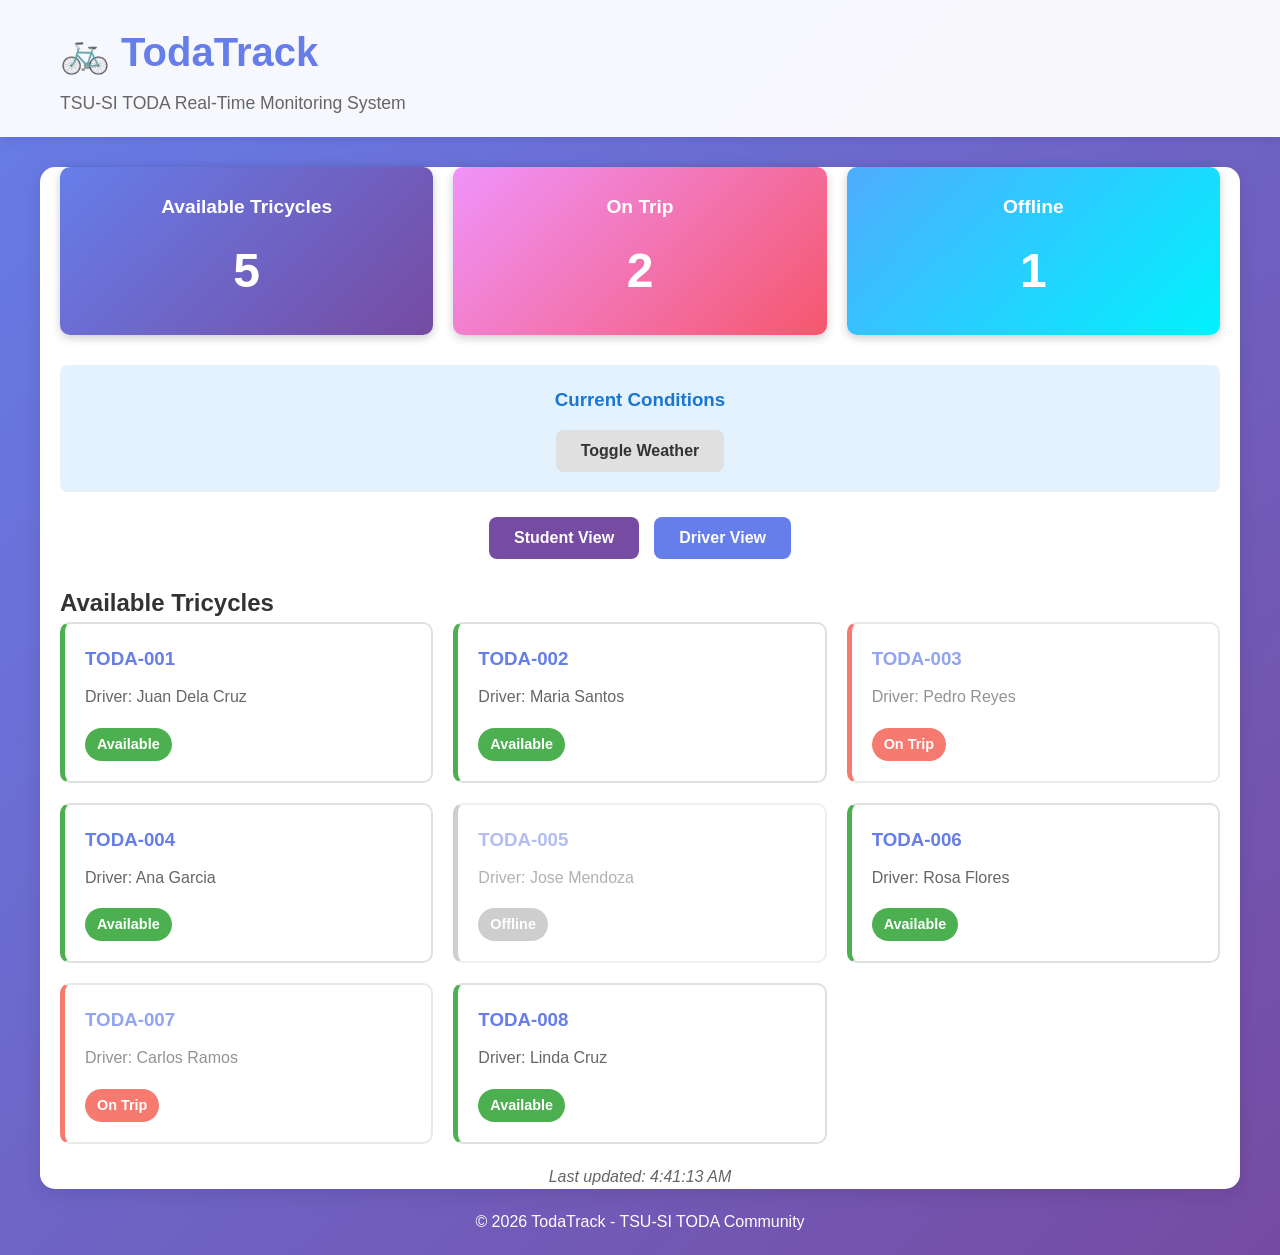
==== index.html @ 10426b9a "Implement TodaTrack real-time monitoring system with student and driver views Co-authored-by: Davidd" ====
<!DOCTYPE html>
<html lang="en">
<head>
    <meta charset="UTF-8">
    <meta name="viewport" content="width=device-width, initial-scale=1.0">
    <title>TodaTrack - Real-Time Tricycle Monitoring System</title>
    <link rel="stylesheet" href="styles.css">
</head>
<body>
    <header>
        <div class="container">
            <h1>🚲 TodaTrack</h1>
            <p class="subtitle">TSU-SI TODA Real-Time Monitoring System</p>
        </div>
    </header>

    <main class="container">
        <!-- Status Overview Section -->
        <section class="status-overview">
            <div class="status-card available">
                <h3>Available Tricycles</h3>
                <p class="count" id="available-count">0</p>
            </div>
            <div class="status-card busy">
                <h3>On Trip</h3>
                <p class="count" id="busy-count">0</p>
            </div>
            <div class="status-card offline">
                <h3>Offline</h3>
                <p class="count" id="offline-count">0</p>
            </div>
        </section>

        <!-- Peak Hour Alert -->
        <section class="alert-section" id="peak-hour-alert" style="display: none;">
            <div class="alert">
                ⚠️ Peak Hour Alert: High demand expected (6:00 PM - 9:00 PM)
            </div>
        </section>

        <!-- Weather Condition -->
        <section class="weather-section">
            <div class="weather-info">
                <h3>Current Conditions</h3>
                <p id="weather-status">Fair Weather</p>
                <button id="weather-toggle" class="btn-secondary">Toggle Weather</button>
            </div>
        </section>

        <!-- View Toggle -->
        <section class="view-toggle">
            <button id="student-view-btn" class="btn-primary active">Student View</button>
            <button id="driver-view-btn" class="btn-primary">Driver View</button>
        </section>

        <!-- Student View -->
        <section id="student-view" class="view-section">
            <h2>Available Tricycles</h2>
            <div id="tricycle-list" class="tricycle-list">
                <!-- Tricycle cards will be dynamically added here -->
            </div>
            <div class="last-updated">
                Last updated: <span id="last-updated-time">--:--:--</span>
            </div>
        </section>

        <!-- Driver View -->
        <section id="driver-view" class="view-section" style="display: none;">
            <h2>Driver Control Panel</h2>
            <div class="driver-controls">
                <div class="form-group">
                    <label for="driver-id">Driver ID:</label>
                    <input type="text" id="driver-id" placeholder="Enter your driver ID">
                </div>
                <div class="form-group">
                    <label for="driver-name">Driver Name:</label>
                    <input type="text" id="driver-name" placeholder="Enter your name">
                </div>
                <div class="form-group">
                    <label for="tricycle-number">Tricycle Number:</label>
                    <input type="text" id="tricycle-number" placeholder="e.g., TODA-001">
                </div>
                <div class="form-group">
                    <label for="status-select">Status:</label>
                    <select id="status-select">
                        <option value="available">Available</option>
                        <option value="busy">On Trip</option>
                        <option value="offline">Offline</option>
                    </select>
                </div>
                <button id="update-status-btn" class="btn-primary">Update Status</button>
                <button id="register-driver-btn" class="btn-secondary">Register New Driver</button>
            </div>
            <div id="driver-message" class="message"></div>
        </section>
    </main>

    <footer>
        <div class="container">
            <p>&copy; 2026 TodaTrack - TSU-SI TODA Community</p>
        </div>
    </footer>

    <script src="script.js"></script>
</body>
</html>
---- styles.css ----
/* Reset and Base Styles */
* {
    margin: 0;
    padding: 0;
    box-sizing: border-box;
}

body {
    font-family: 'Segoe UI', Tahoma, Geneva, Verdana, sans-serif;
    line-height: 1.6;
    color: #333;
    background: linear-gradient(135deg, #667eea 0%, #764ba2 100%);
    min-height: 100vh;
}

.container {
    max-width: 1200px;
    margin: 0 auto;
    padding: 0 20px;
}

/* Header */
header {
    background: rgba(255, 255, 255, 0.95);
    box-shadow: 0 2px 10px rgba(0, 0, 0, 0.1);
    padding: 20px 0;
    margin-bottom: 30px;
}

header h1 {
    color: #667eea;
    font-size: 2.5em;
    margin-bottom: 5px;
}

.subtitle {
    color: #666;
    font-size: 1.1em;
}

/* Main Content */
main {
    background: white;
    border-radius: 15px;
    padding: 30px;
    margin-bottom: 30px;
    box-shadow: 0 5px 20px rgba(0, 0, 0, 0.1);
}

/* Status Overview */
.status-overview {
    display: grid;
    grid-template-columns: repeat(auto-fit, minmax(250px, 1fr));
    gap: 20px;
    margin-bottom: 30px;
}

.status-card {
    padding: 25px;
    border-radius: 10px;
    text-align: center;
    color: white;
    box-shadow: 0 3px 10px rgba(0, 0, 0, 0.2);
    transition: transform 0.3s ease;
}

.status-card:hover {
    transform: translateY(-5px);
}

.status-card.available {
    background: linear-gradient(135deg, #667eea 0%, #764ba2 100%);
}

.status-card.busy {
    background: linear-gradient(135deg, #f093fb 0%, #f5576c 100%);
}

.status-card.offline {
    background: linear-gradient(135deg, #4facfe 0%, #00f2fe 100%);
}

.status-card h3 {
    font-size: 1.2em;
    margin-bottom: 10px;
}

.status-card .count {
    font-size: 3em;
    font-weight: bold;
}

/* Alert Section */
.alert-section {
    margin-bottom: 25px;
}

.alert {
    background: #fff3cd;
    border: 2px solid #ffc107;
    border-radius: 8px;
    padding: 15px;
    color: #856404;
    font-weight: bold;
    text-align: center;
}

/* Weather Section */
.weather-section {
    margin-bottom: 25px;
}

.weather-info {
    background: #e3f2fd;
    border-radius: 8px;
    padding: 20px;
    text-align: center;
}

.weather-info h3 {
    color: #1976d2;
    margin-bottom: 10px;
}

#weather-status {
    font-size: 1.3em;
    color: #0d47a1;
    margin-bottom: 15px;
}

/* View Toggle */
.view-toggle {
    display: flex;
    gap: 15px;
    margin-bottom: 25px;
    justify-content: center;
}

/* Buttons */
.btn-primary, .btn-secondary {
    padding: 12px 25px;
    border: none;
    border-radius: 8px;
    font-size: 1em;
    cursor: pointer;
    transition: all 0.3s ease;
    font-weight: bold;
}

.btn-primary {
    background: #667eea;
    color: white;
}

.btn-primary:hover {
    background: #5568d3;
    transform: translateY(-2px);
    box-shadow: 0 4px 8px rgba(0, 0, 0, 0.2);
}

.btn-primary.active {
    background: #764ba2;
}

.btn-secondary {
    background: #e0e0e0;
    color: #333;
}

.btn-secondary:hover {
    background: #bdbdbd;
}

/* Tricycle List */
.tricycle-list {
    display: grid;
    grid-template-columns: repeat(auto-fill, minmax(280px, 1fr));
    gap: 20px;
    margin-bottom: 20px;
}

.tricycle-card {
    border: 2px solid #e0e0e0;
    border-radius: 10px;
    padding: 20px;
    transition: all 0.3s ease;
}

.tricycle-card:hover {
    border-color: #667eea;
    box-shadow: 0 4px 12px rgba(102, 126, 234, 0.2);
}

.tricycle-card.available {
    border-left: 5px solid #4caf50;
}

.tricycle-card.busy {
    border-left: 5px solid #f44336;
    opacity: 0.7;
}

.tricycle-card.offline {
    border-left: 5px solid #9e9e9e;
    opacity: 0.5;
}

.tricycle-card h3 {
    color: #667eea;
    margin-bottom: 10px;
}

.tricycle-info {
    margin: 8px 0;
    color: #666;
}

.status-badge {
    display: inline-block;
    padding: 5px 12px;
    border-radius: 20px;
    font-size: 0.9em;
    font-weight: bold;
    margin-top: 10px;
}

.status-badge.available {
    background: #4caf50;
    color: white;
}

.status-badge.busy {
    background: #f44336;
    color: white;
}

.status-badge.offline {
    background: #9e9e9e;
    color: white;
}

/* Last Updated */
.last-updated {
    text-align: center;
    color: #666;
    font-style: italic;
    margin-top: 20px;
}

/* Driver Controls */
.driver-controls {
    max-width: 500px;
    margin: 0 auto;
}

.form-group {
    margin-bottom: 20px;
}

.form-group label {
    display: block;
    margin-bottom: 8px;
    color: #333;
    font-weight: bold;
}

.form-group input,
.form-group select {
    width: 100%;
    padding: 12px;
    border: 2px solid #e0e0e0;
    border-radius: 8px;
    font-size: 1em;
    transition: border-color 0.3s ease;
}

.form-group input:focus,
.form-group select:focus {
    outline: none;
    border-color: #667eea;
}

.driver-controls button {
    width: 100%;
    margin-top: 10px;
}

.message {
    margin-top: 20px;
    padding: 15px;
    border-radius: 8px;
    text-align: center;
    font-weight: bold;
}

.message.success {
    background: #d4edda;
    color: #155724;
    border: 1px solid #c3e6cb;
}

.message.error {
    background: #f8d7da;
    color: #721c24;
    border: 1px solid #f5c6cb;
}

/* Footer */
footer {
    text-align: center;
    color: white;
    padding: 20px 0;
}

/* Responsive Design */
@media (max-width: 768px) {
    header h1 {
        font-size: 2em;
    }
    
    .subtitle {
        font-size: 1em;
    }
    
    .status-overview {
        grid-template-columns: 1fr;
    }
    
    .view-toggle {
        flex-direction: column;
    }
    
    .tricycle-list {
        grid-template-columns: 1fr;
    }
    
    main {
        padding: 20px;
    }
}

/* Animation */
@keyframes fadeIn {
    from {
        opacity: 0;
        transform: translateY(20px);
    }
    to {
        opacity: 1;
        transform: translateY(0);
    }
}

.view-section {
    animation: fadeIn 0.5s ease;
}
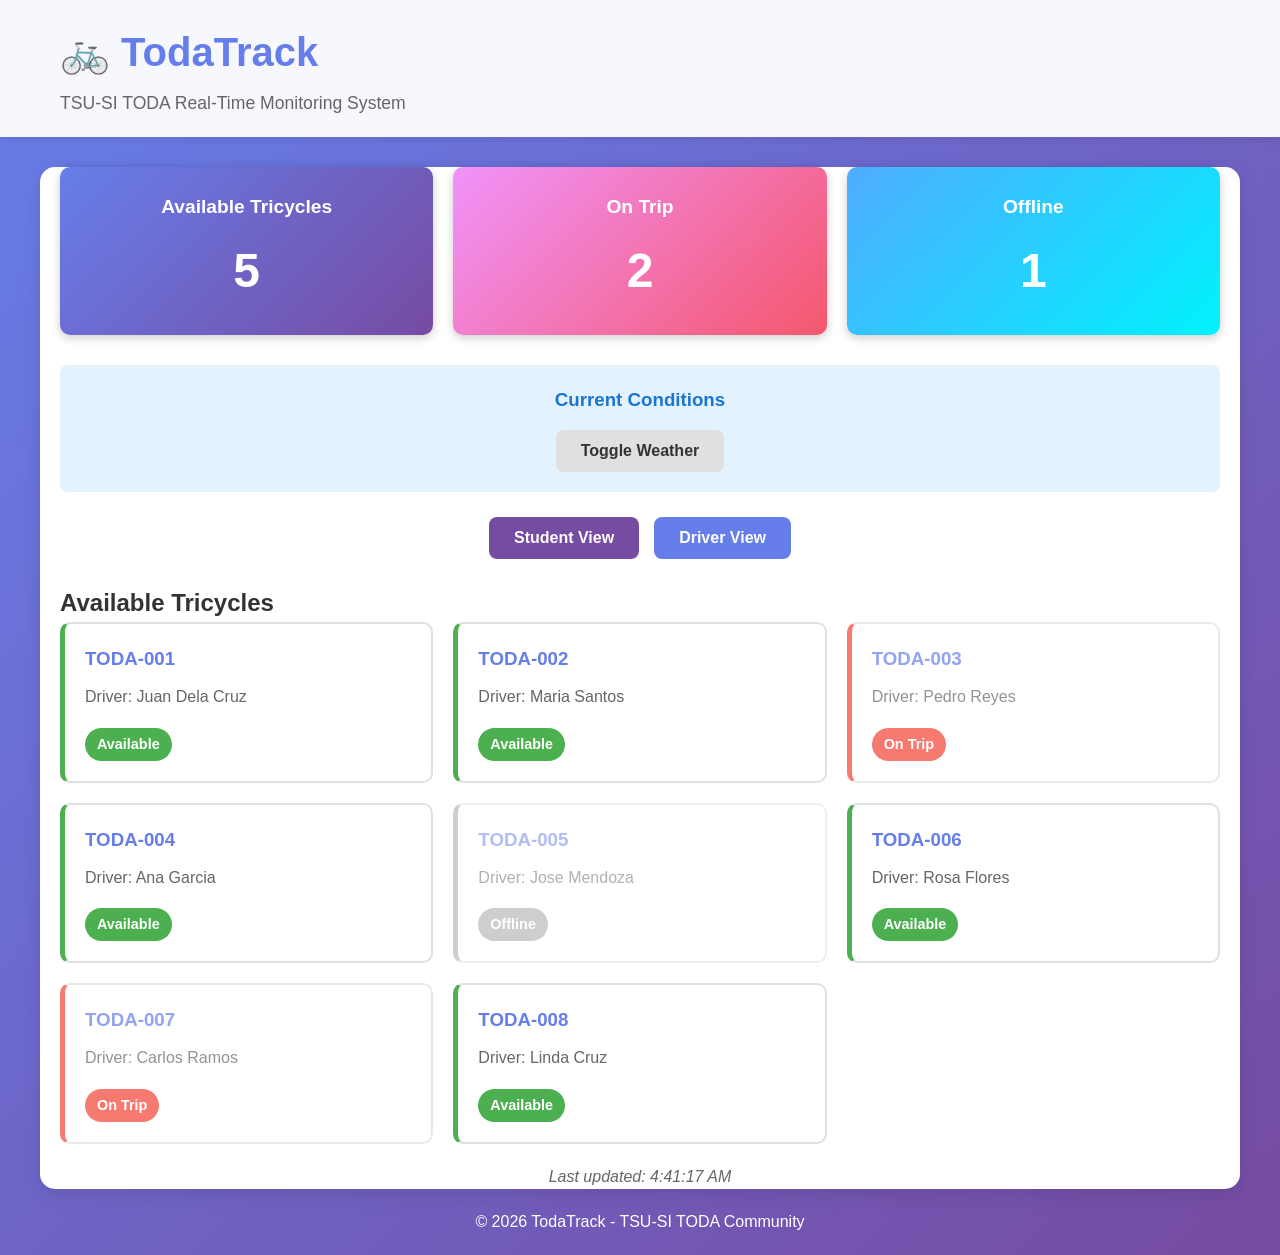
==== commit 6c33402c: "Fix code review issues: add error handling and remove unused driver-id field Co-authored-by: Davidd7" ====
--- a/index.html
+++ b/index.html
@@ -69,10 +69,6 @@
             <h2>Driver Control Panel</h2>
             <div class="driver-controls">
                 <div class="form-group">
-                    <label for="driver-id">Driver ID:</label>
-                    <input type="text" id="driver-id" placeholder="Enter your driver ID">
-                </div>
-                <div class="form-group">
                     <label for="driver-name">Driver Name:</label>
                     <input type="text" id="driver-name" placeholder="Enter your name">
                 </div>
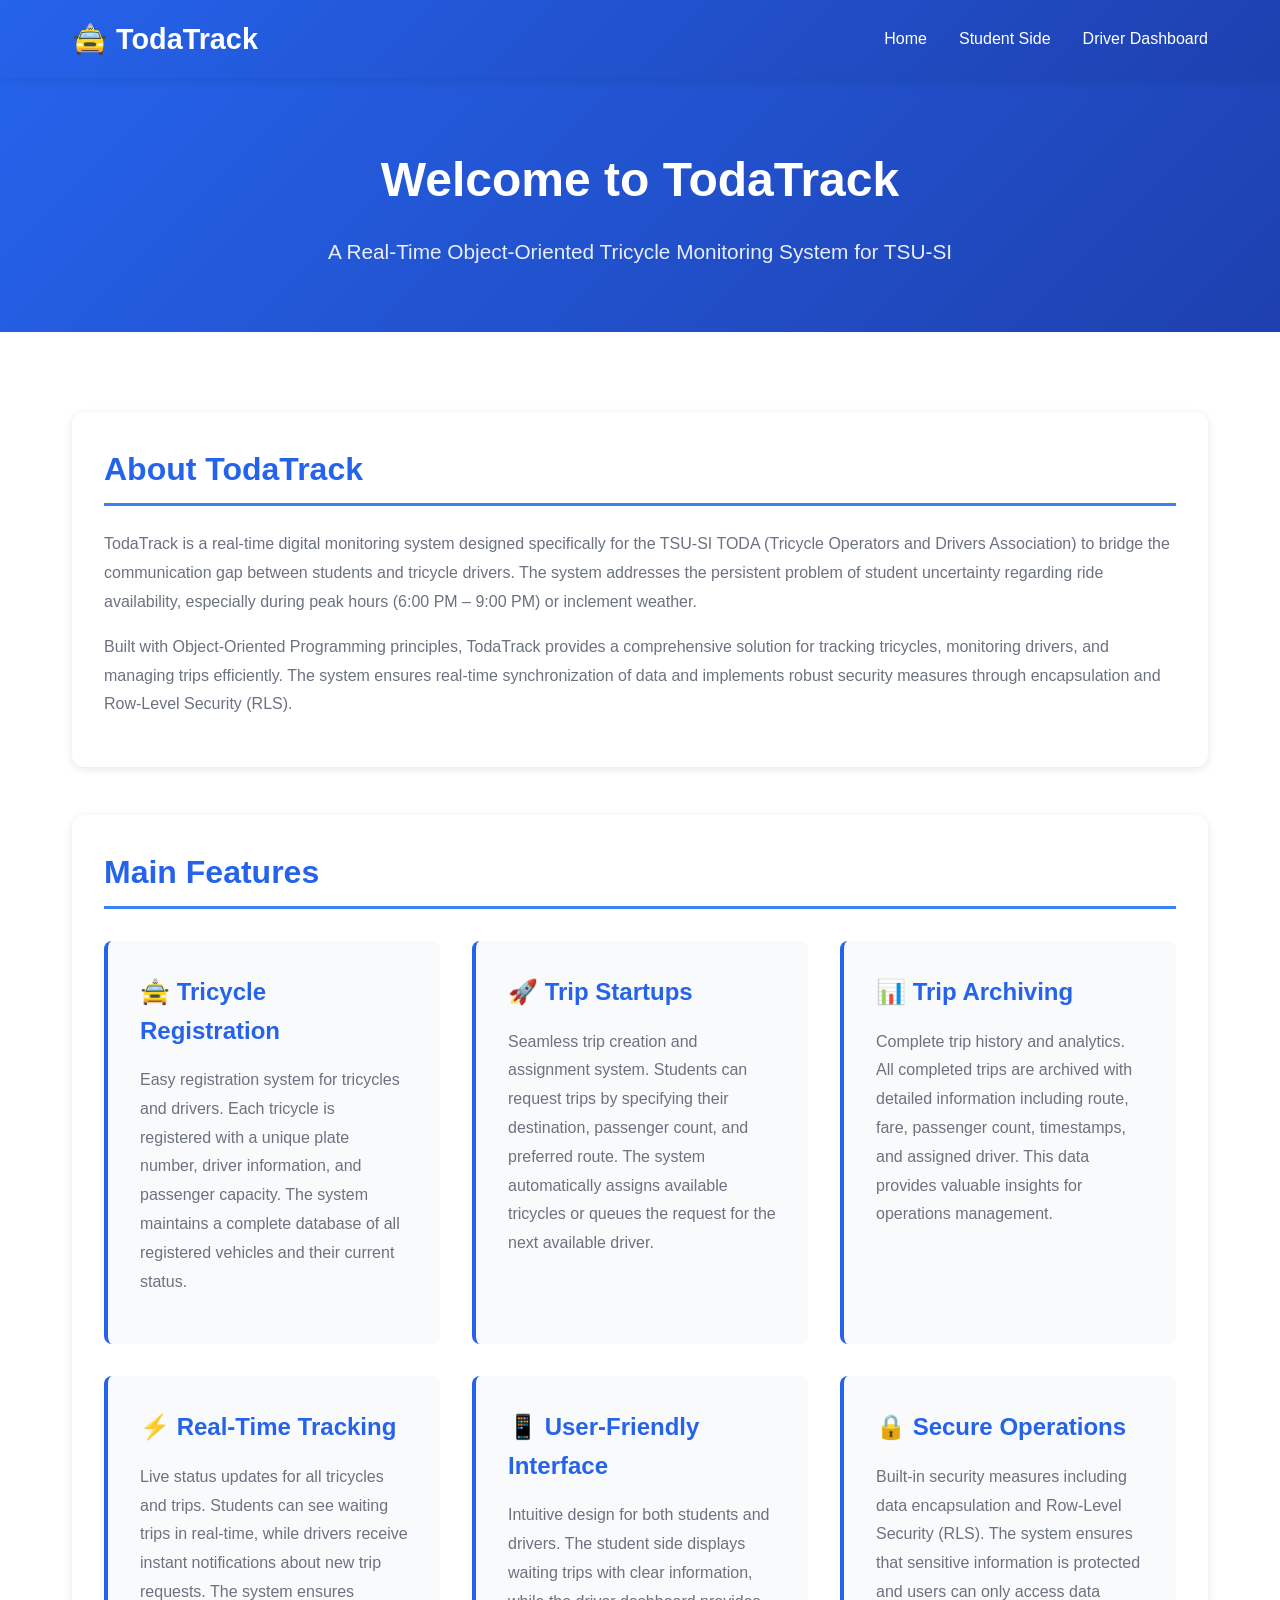
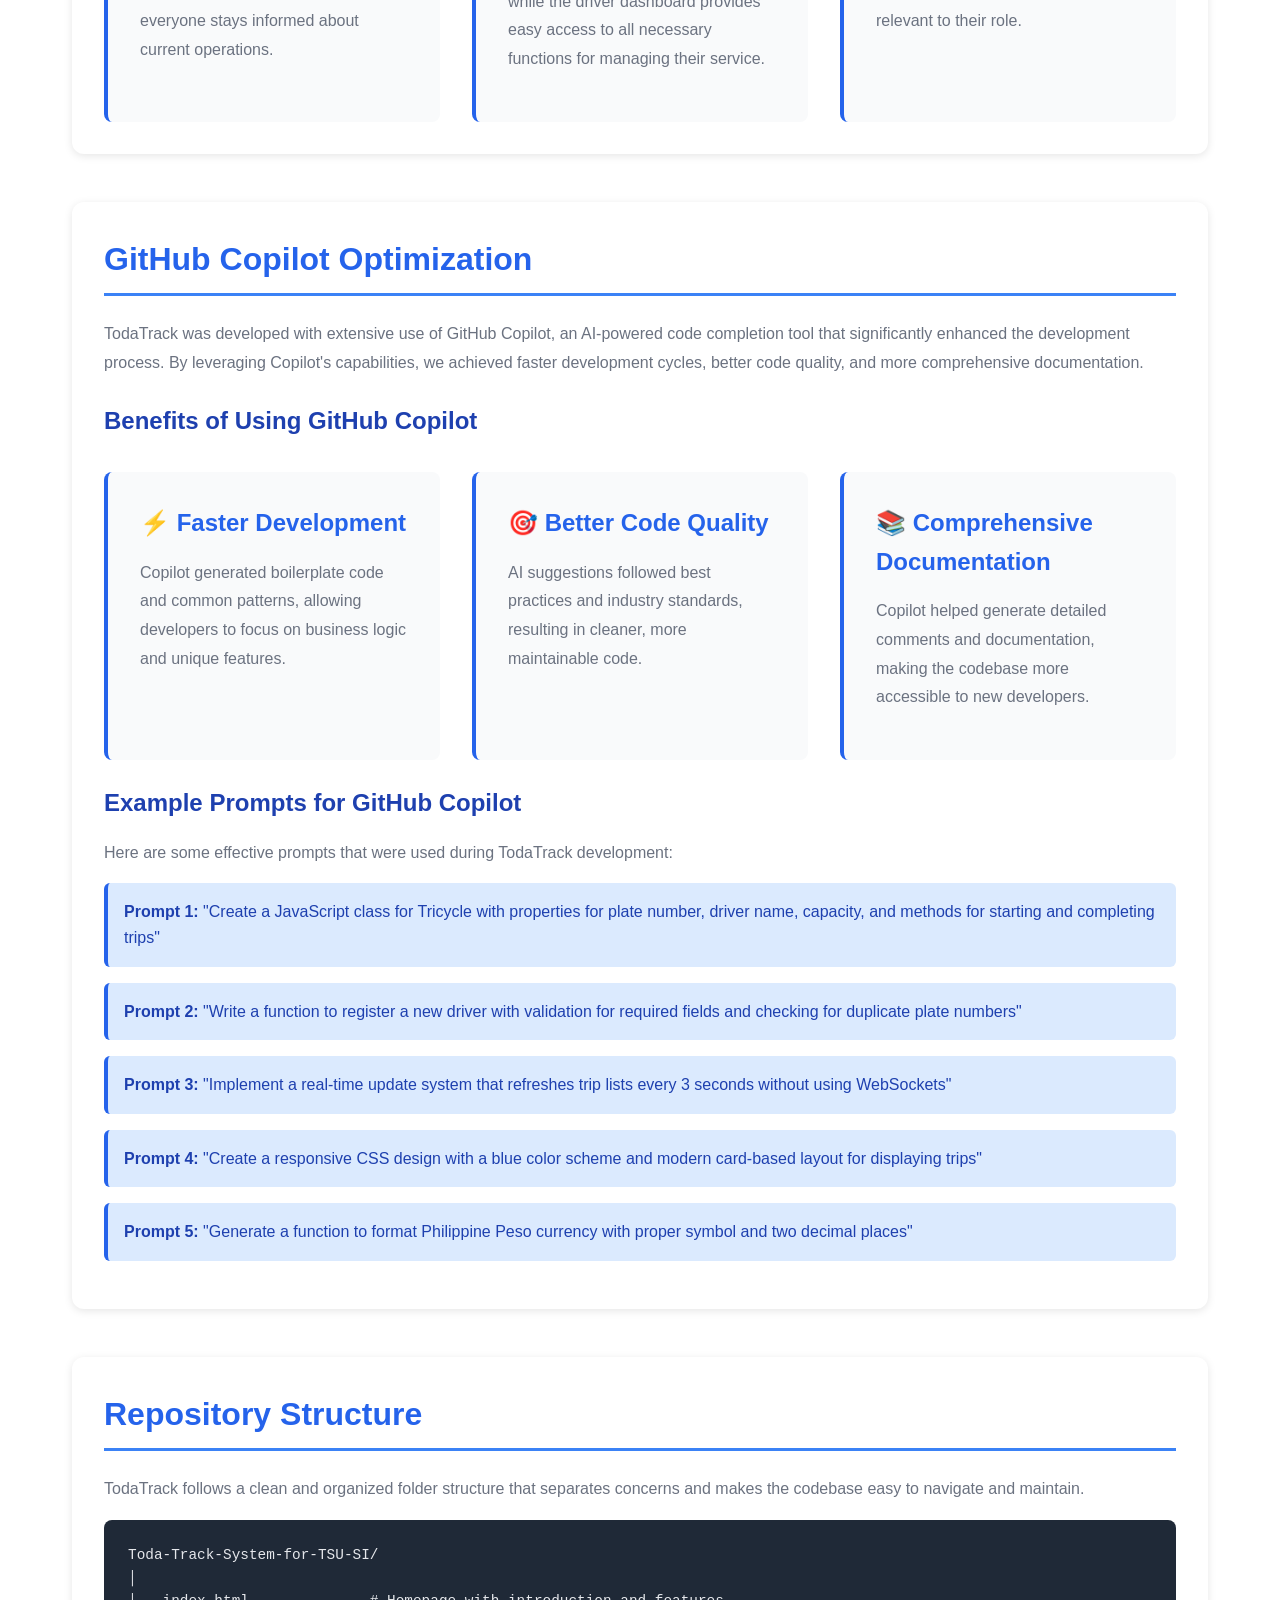
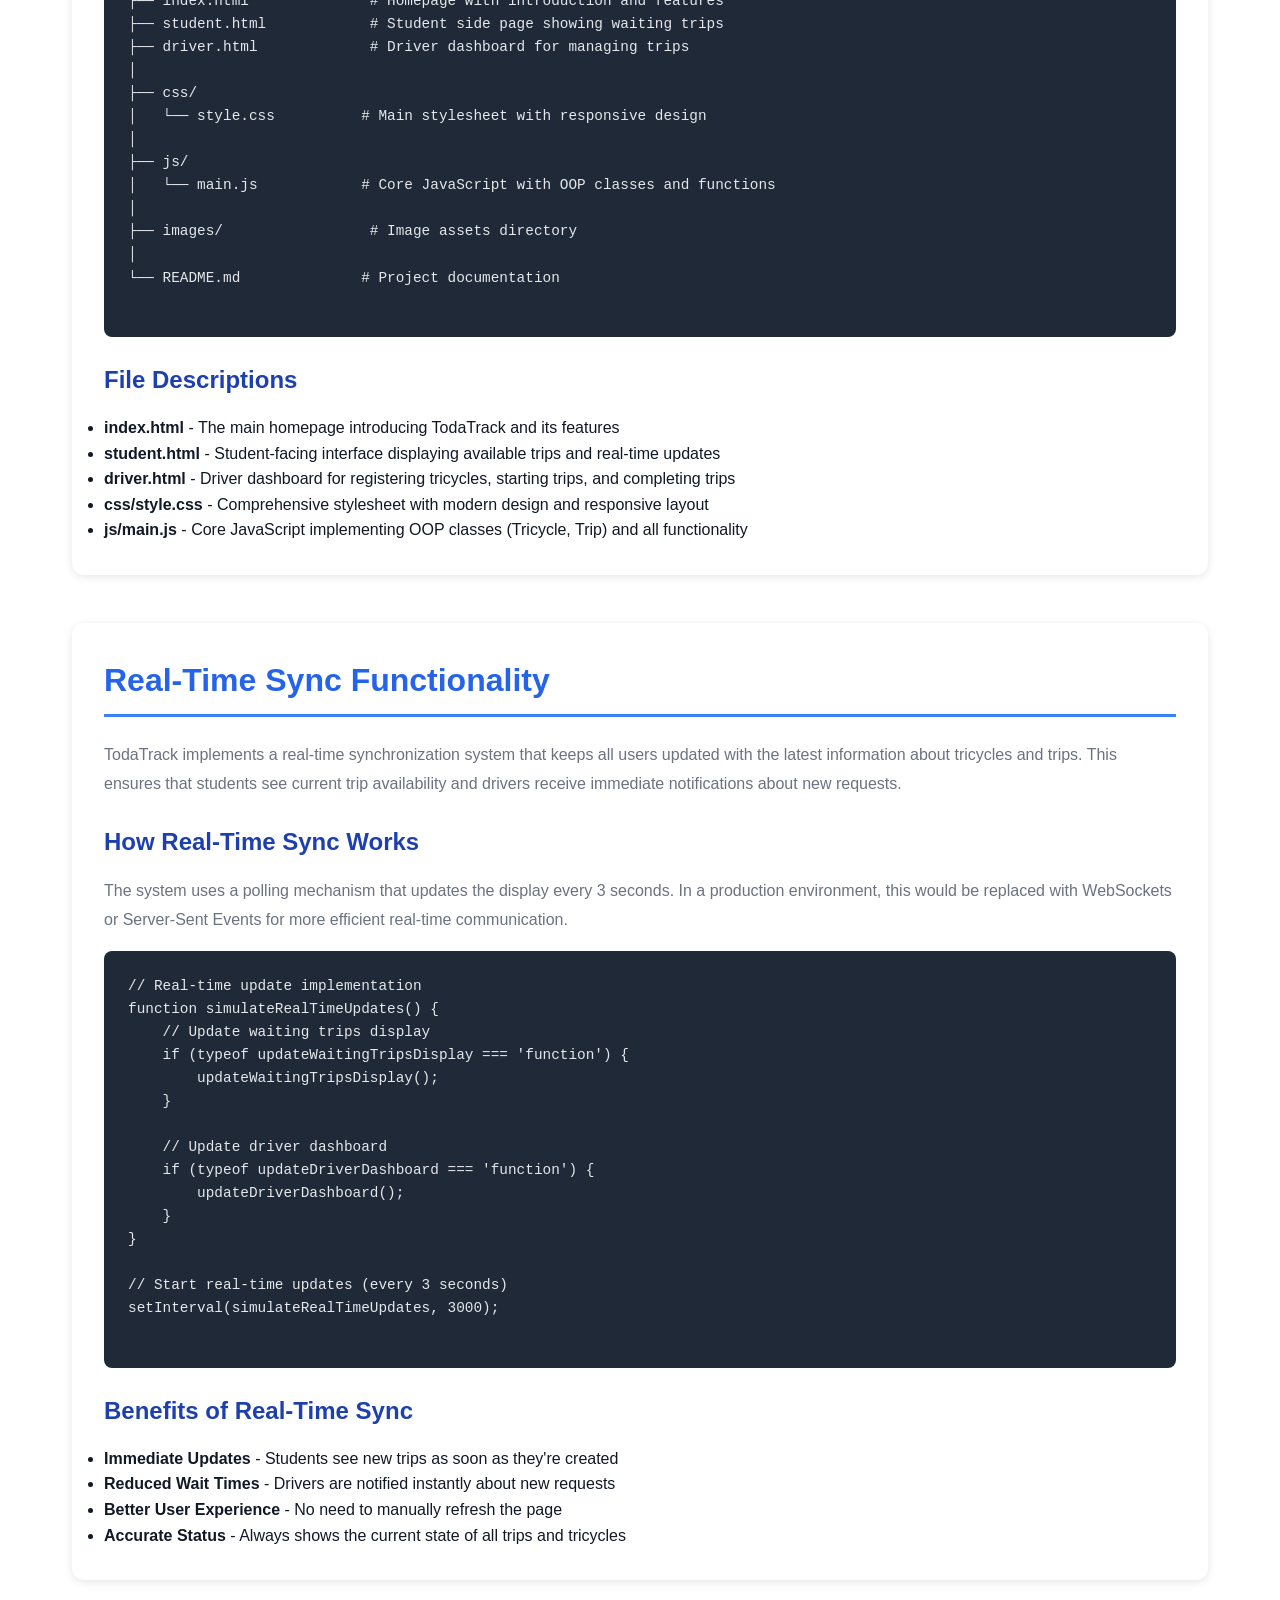
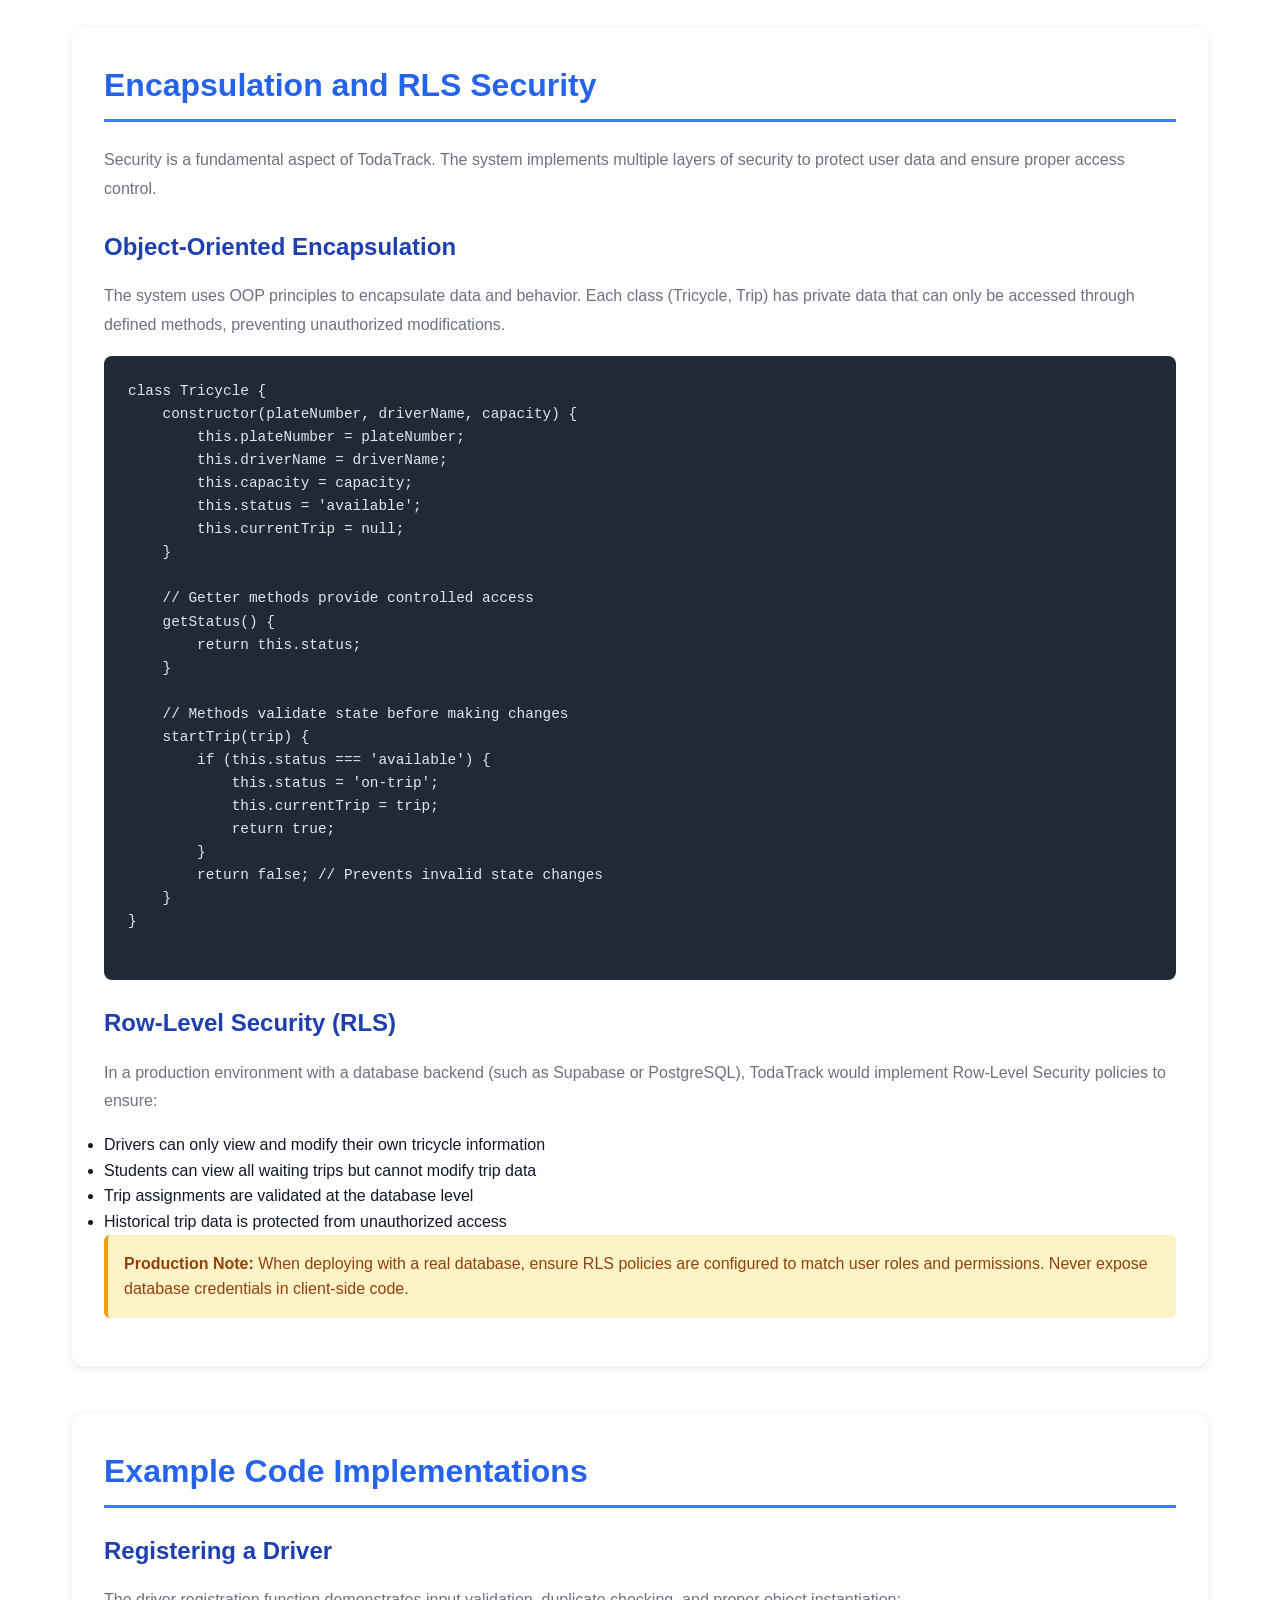
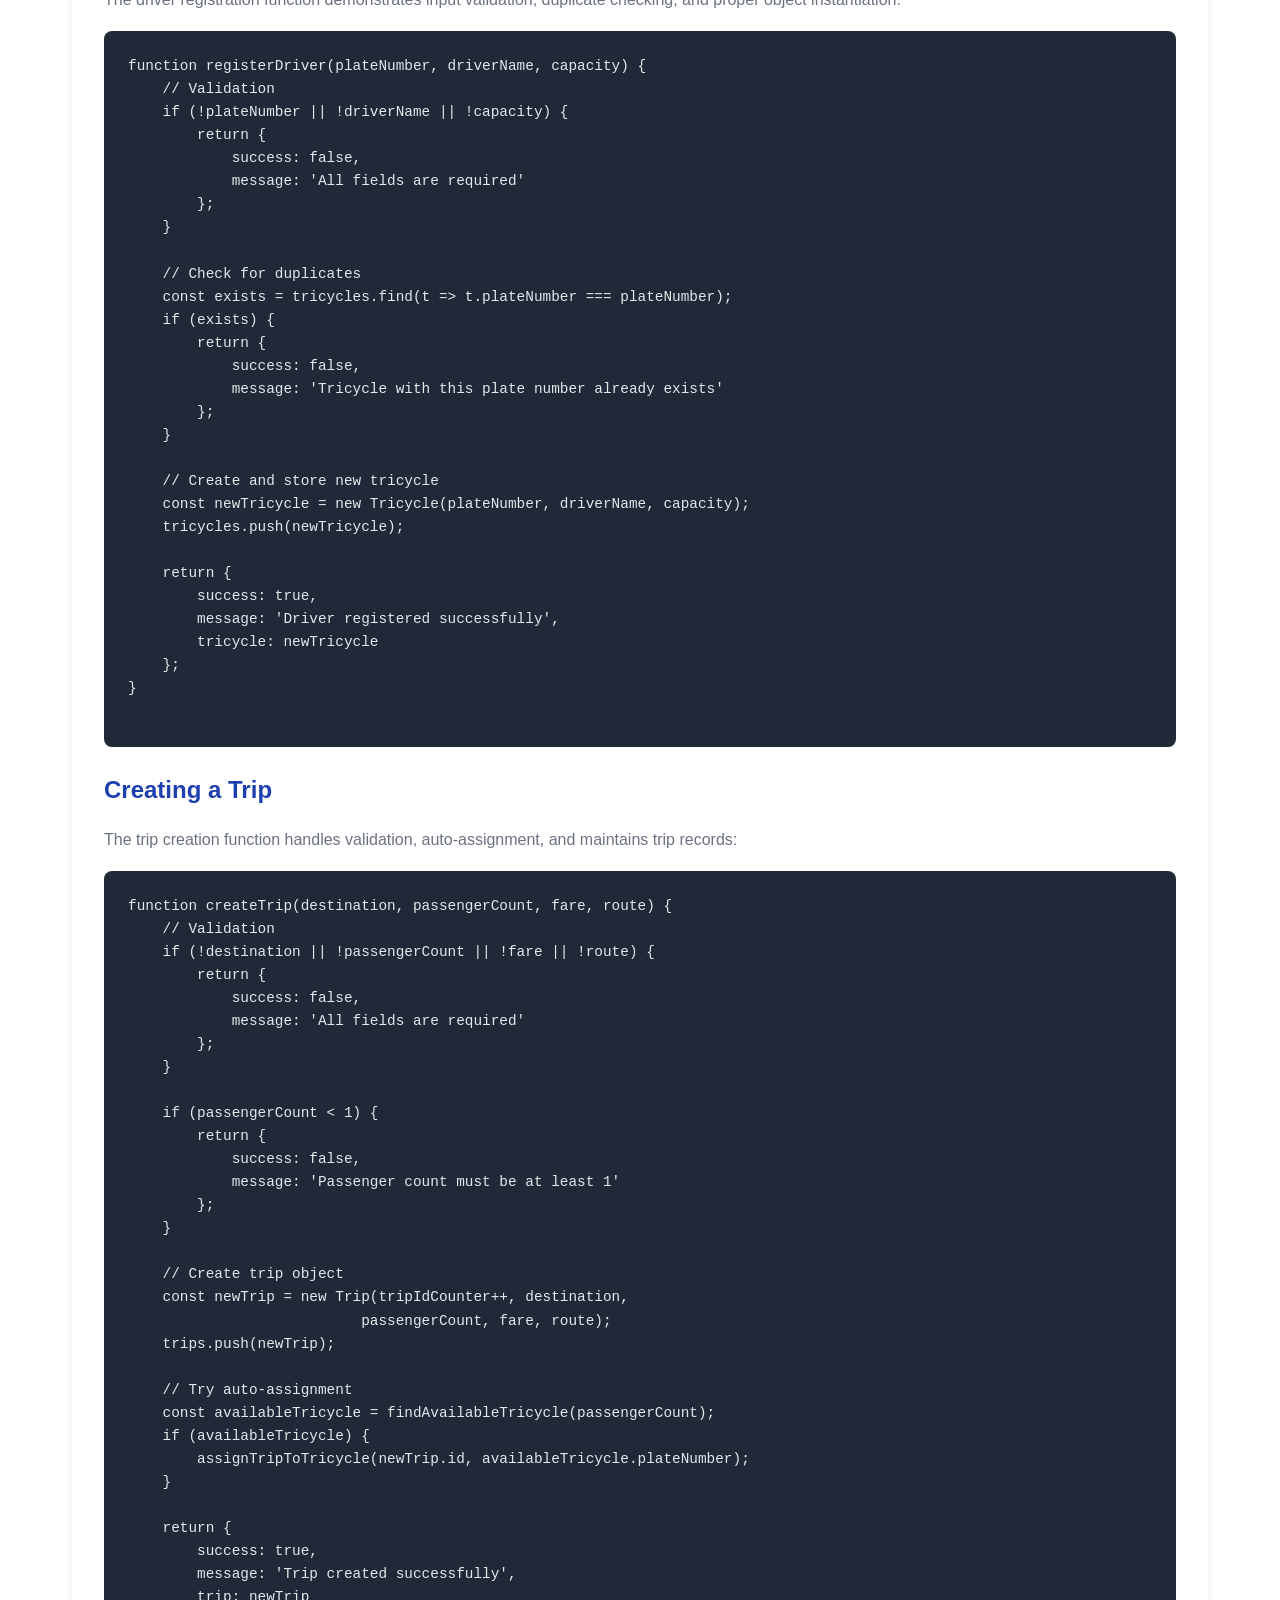
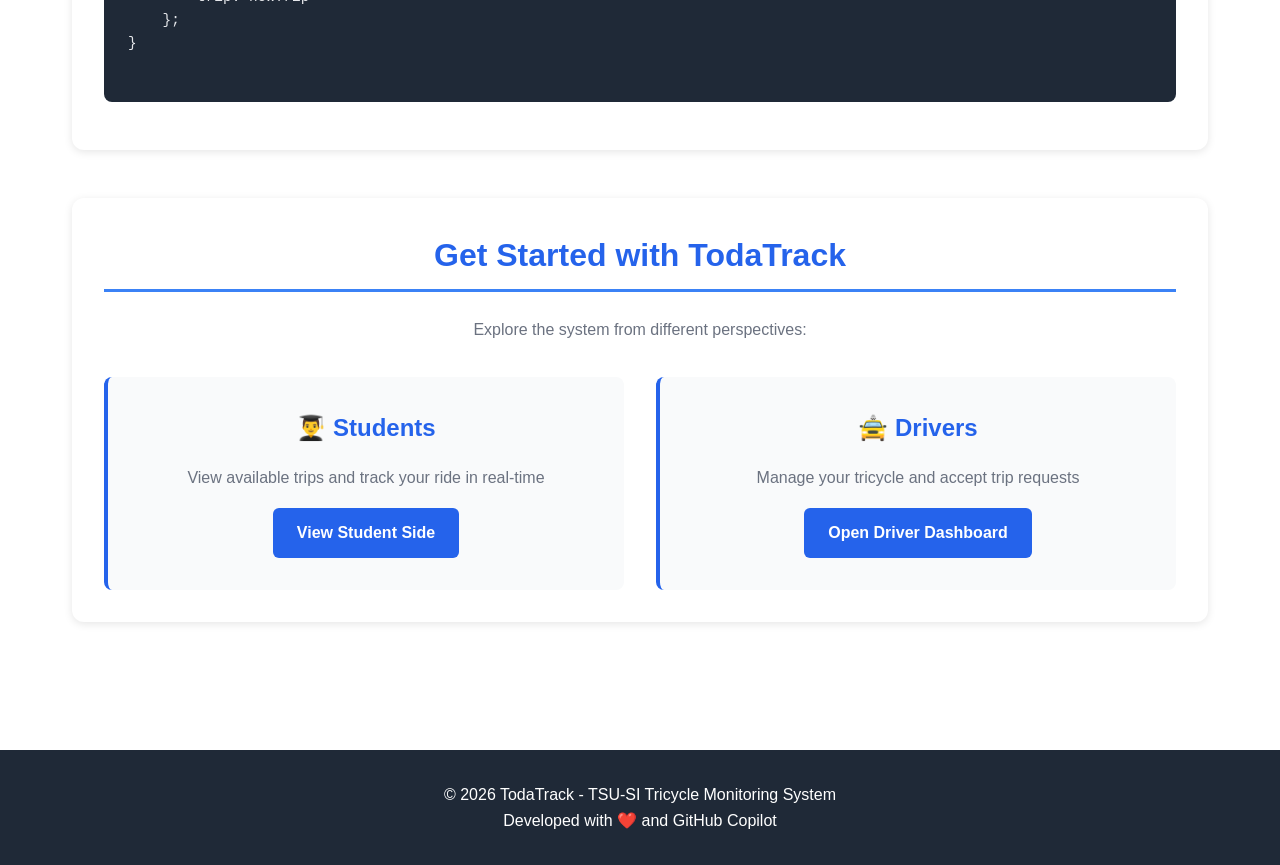
==== commit 984d2558: "Create TodaTrack website with all core pages and functionality Co-authored-by: Davidd769 <142436797+" ====
--- a/index.html
+++ b/index.html
@@ -3,100 +3,408 @@
 <head>
     <meta charset="UTF-8">
     <meta name="viewport" content="width=device-width, initial-scale=1.0">
+    <meta name="description" content="TodaTrack - Real-time tricycle monitoring system for TSU-SI">
     <title>TodaTrack - Real-Time Tricycle Monitoring System</title>
-    <link rel="stylesheet" href="styles.css">
+    <link rel="stylesheet" href="css/style.css">
 </head>
 <body>
+    <!-- Header & Navigation -->
     <header>
-        <div class="container">
-            <h1>🚲 TodaTrack</h1>
-            <p class="subtitle">TSU-SI TODA Real-Time Monitoring System</p>
-        </div>
+        <nav>
+            <a href="index.html" class="logo">🚖 TodaTrack</a>
+            <ul class="nav-links">
+                <li><a href="index.html">Home</a></li>
+                <li><a href="student.html">Student Side</a></li>
+                <li><a href="driver.html">Driver Dashboard</a></li>
+            </ul>
+        </nav>
     </header>
 
-    <main class="container">
-        <!-- Status Overview Section -->
-        <section class="status-overview">
-            <div class="status-card available">
-                <h3>Available Tricycles</h3>
-                <p class="count" id="available-count">0</p>
-            </div>
-            <div class="status-card busy">
-                <h3>On Trip</h3>
-                <p class="count" id="busy-count">0</p>
-            </div>
-            <div class="status-card offline">
-                <h3>Offline</h3>
-                <p class="count" id="offline-count">0</p>
-            </div>
-        </section>
-
-        <!-- Peak Hour Alert -->
-        <section class="alert-section" id="peak-hour-alert" style="display: none;">
-            <div class="alert">
-                ⚠️ Peak Hour Alert: High demand expected (6:00 PM - 9:00 PM)
-            </div>
-        </section>
-
-        <!-- Weather Condition -->
-        <section class="weather-section">
-            <div class="weather-info">
-                <h3>Current Conditions</h3>
-                <p id="weather-status">Fair Weather</p>
-                <button id="weather-toggle" class="btn-secondary">Toggle Weather</button>
-            </div>
-        </section>
-
-        <!-- View Toggle -->
-        <section class="view-toggle">
-            <button id="student-view-btn" class="btn-primary active">Student View</button>
-            <button id="driver-view-btn" class="btn-primary">Driver View</button>
-        </section>
-
-        <!-- Student View -->
-        <section id="student-view" class="view-section">
-            <h2>Available Tricycles</h2>
-            <div id="tricycle-list" class="tricycle-list">
-                <!-- Tricycle cards will be dynamically added here -->
-            </div>
-            <div class="last-updated">
-                Last updated: <span id="last-updated-time">--:--:--</span>
-            </div>
-        </section>
-
-        <!-- Driver View -->
-        <section id="driver-view" class="view-section" style="display: none;">
-            <h2>Driver Control Panel</h2>
-            <div class="driver-controls">
-                <div class="form-group">
-                    <label for="driver-name">Driver Name:</label>
-                    <input type="text" id="driver-name" placeholder="Enter your name">
-                </div>
-                <div class="form-group">
-                    <label for="tricycle-number">Tricycle Number:</label>
-                    <input type="text" id="tricycle-number" placeholder="e.g., TODA-001">
-                </div>
-                <div class="form-group">
-                    <label for="status-select">Status:</label>
-                    <select id="status-select">
-                        <option value="available">Available</option>
-                        <option value="busy">On Trip</option>
-                        <option value="offline">Offline</option>
-                    </select>
-                </div>
-                <button id="update-status-btn" class="btn-primary">Update Status</button>
-                <button id="register-driver-btn" class="btn-secondary">Register New Driver</button>
-            </div>
-            <div id="driver-message" class="message"></div>
-        </section>
-    </main>
-
+    <!-- Hero Section -->
+    <section class="hero">
+        <h1>Welcome to TodaTrack</h1>
+        <p>A Real-Time Object-Oriented Tricycle Monitoring System for TSU-SI</p>
+    </section>
+
+    <!-- Main Content -->
+    <div class="container">
+        <!-- Introduction Section -->
+        <section class="section">
+            <h2>About TodaTrack</h2>
+            <p>
+                TodaTrack is a real-time digital monitoring system designed specifically for the TSU-SI TODA 
+                (Tricycle Operators and Drivers Association) to bridge the communication gap between students 
+                and tricycle drivers. The system addresses the persistent problem of student uncertainty 
+                regarding ride availability, especially during peak hours (6:00 PM – 9:00 PM) or inclement weather.
+            </p>
+            <p>
+                Built with Object-Oriented Programming principles, TodaTrack provides a comprehensive solution 
+                for tracking tricycles, monitoring drivers, and managing trips efficiently. The system ensures 
+                real-time synchronization of data and implements robust security measures through encapsulation 
+                and Row-Level Security (RLS).
+            </p>
+        </section>
+
+        <!-- Main Features Section -->
+        <section class="section">
+            <h2>Main Features</h2>
+            <div class="features-grid">
+                <div class="feature-card">
+                    <h3>🚖 Tricycle Registration</h3>
+                    <p>
+                        Easy registration system for tricycles and drivers. Each tricycle is registered with 
+                        a unique plate number, driver information, and passenger capacity. The system maintains 
+                        a complete database of all registered vehicles and their current status.
+                    </p>
+                </div>
+                <div class="feature-card">
+                    <h3>🚀 Trip Startups</h3>
+                    <p>
+                        Seamless trip creation and assignment system. Students can request trips by specifying 
+                        their destination, passenger count, and preferred route. The system automatically assigns 
+                        available tricycles or queues the request for the next available driver.
+                    </p>
+                </div>
+                <div class="feature-card">
+                    <h3>📊 Trip Archiving</h3>
+                    <p>
+                        Complete trip history and analytics. All completed trips are archived with detailed 
+                        information including route, fare, passenger count, timestamps, and assigned driver. 
+                        This data provides valuable insights for operations management.
+                    </p>
+                </div>
+                <div class="feature-card">
+                    <h3>⚡ Real-Time Tracking</h3>
+                    <p>
+                        Live status updates for all tricycles and trips. Students can see waiting trips in 
+                        real-time, while drivers receive instant notifications about new trip requests. The 
+                        system ensures everyone stays informed about current operations.
+                    </p>
+                </div>
+                <div class="feature-card">
+                    <h3>📱 User-Friendly Interface</h3>
+                    <p>
+                        Intuitive design for both students and drivers. The student side displays waiting trips 
+                        with clear information, while the driver dashboard provides easy access to all necessary 
+                        functions for managing their service.
+                    </p>
+                </div>
+                <div class="feature-card">
+                    <h3>🔒 Secure Operations</h3>
+                    <p>
+                        Built-in security measures including data encapsulation and Row-Level Security (RLS). 
+                        The system ensures that sensitive information is protected and users can only access 
+                        data relevant to their role.
+                    </p>
+                </div>
+            </div>
+        </section>
+
+        <!-- GitHub Copilot Optimization Section -->
+        <section class="section">
+            <h2>GitHub Copilot Optimization</h2>
+            <p>
+                TodaTrack was developed with extensive use of GitHub Copilot, an AI-powered code completion tool 
+                that significantly enhanced the development process. By leveraging Copilot's capabilities, we 
+                achieved faster development cycles, better code quality, and more comprehensive documentation.
+            </p>
+            
+            <h3>Benefits of Using GitHub Copilot</h3>
+            <div class="features-grid">
+                <div class="feature-card">
+                    <h3>⚡ Faster Development</h3>
+                    <p>Copilot generated boilerplate code and common patterns, allowing developers to focus on business logic and unique features.</p>
+                </div>
+                <div class="feature-card">
+                    <h3>🎯 Better Code Quality</h3>
+                    <p>AI suggestions followed best practices and industry standards, resulting in cleaner, more maintainable code.</p>
+                </div>
+                <div class="feature-card">
+                    <h3>📚 Comprehensive Documentation</h3>
+                    <p>Copilot helped generate detailed comments and documentation, making the codebase more accessible to new developers.</p>
+                </div>
+            </div>
+
+            <h3>Example Prompts for GitHub Copilot</h3>
+            <p>Here are some effective prompts that were used during TodaTrack development:</p>
+            
+            <div class="alert alert-info">
+                <strong>Prompt 1:</strong> "Create a JavaScript class for Tricycle with properties for plate number, driver name, capacity, and methods for starting and completing trips"
+            </div>
+            
+            <div class="alert alert-info">
+                <strong>Prompt 2:</strong> "Write a function to register a new driver with validation for required fields and checking for duplicate plate numbers"
+            </div>
+            
+            <div class="alert alert-info">
+                <strong>Prompt 3:</strong> "Implement a real-time update system that refreshes trip lists every 3 seconds without using WebSockets"
+            </div>
+            
+            <div class="alert alert-info">
+                <strong>Prompt 4:</strong> "Create a responsive CSS design with a blue color scheme and modern card-based layout for displaying trips"
+            </div>
+            
+            <div class="alert alert-info">
+                <strong>Prompt 5:</strong> "Generate a function to format Philippine Peso currency with proper symbol and two decimal places"
+            </div>
+        </section>
+
+        <!-- Repository Structure Section -->
+        <section class="section">
+            <h2>Repository Structure</h2>
+            <p>
+                TodaTrack follows a clean and organized folder structure that separates concerns and makes 
+                the codebase easy to navigate and maintain.
+            </p>
+            
+            <div class="code-block">
+                <pre>
+Toda-Track-System-for-TSU-SI/
+│
+├── index.html              # Homepage with introduction and features
+├── student.html            # Student side page showing waiting trips
+├── driver.html             # Driver dashboard for managing trips
+│
+├── css/
+│   └── style.css          # Main stylesheet with responsive design
+│
+├── js/
+│   └── main.js            # Core JavaScript with OOP classes and functions
+│
+├── images/                 # Image assets directory
+│
+└── README.md              # Project documentation
+                </pre>
+            </div>
+            
+            <h3>File Descriptions</h3>
+            <ul>
+                <li><strong>index.html</strong> - The main homepage introducing TodaTrack and its features</li>
+                <li><strong>student.html</strong> - Student-facing interface displaying available trips and real-time updates</li>
+                <li><strong>driver.html</strong> - Driver dashboard for registering tricycles, starting trips, and completing trips</li>
+                <li><strong>css/style.css</strong> - Comprehensive stylesheet with modern design and responsive layout</li>
+                <li><strong>js/main.js</strong> - Core JavaScript implementing OOP classes (Tricycle, Trip) and all functionality</li>
+            </ul>
+        </section>
+
+        <!-- Real-Time Sync Functionality Section -->
+        <section class="section">
+            <h2>Real-Time Sync Functionality</h2>
+            <p>
+                TodaTrack implements a real-time synchronization system that keeps all users updated with the 
+                latest information about tricycles and trips. This ensures that students see current trip 
+                availability and drivers receive immediate notifications about new requests.
+            </p>
+            
+            <h3>How Real-Time Sync Works</h3>
+            <p>
+                The system uses a polling mechanism that updates the display every 3 seconds. In a production 
+                environment, this would be replaced with WebSockets or Server-Sent Events for more efficient 
+                real-time communication.
+            </p>
+            
+            <div class="code-block">
+                <pre>
+// Real-time update implementation
+function simulateRealTimeUpdates() {
+    // Update waiting trips display
+    if (typeof updateWaitingTripsDisplay === 'function') {
+        updateWaitingTripsDisplay();
+    }
+    
+    // Update driver dashboard
+    if (typeof updateDriverDashboard === 'function') {
+        updateDriverDashboard();
+    }
+}
+
+// Start real-time updates (every 3 seconds)
+setInterval(simulateRealTimeUpdates, 3000);
+                </pre>
+            </div>
+            
+            <h3>Benefits of Real-Time Sync</h3>
+            <ul>
+                <li><strong>Immediate Updates</strong> - Students see new trips as soon as they're created</li>
+                <li><strong>Reduced Wait Times</strong> - Drivers are notified instantly about new requests</li>
+                <li><strong>Better User Experience</strong> - No need to manually refresh the page</li>
+                <li><strong>Accurate Status</strong> - Always shows the current state of all trips and tricycles</li>
+            </ul>
+        </section>
+
+        <!-- Encapsulation and RLS Security Section -->
+        <section class="section">
+            <h2>Encapsulation and RLS Security</h2>
+            <p>
+                Security is a fundamental aspect of TodaTrack. The system implements multiple layers of 
+                security to protect user data and ensure proper access control.
+            </p>
+            
+            <h3>Object-Oriented Encapsulation</h3>
+            <p>
+                The system uses OOP principles to encapsulate data and behavior. Each class (Tricycle, Trip) 
+                has private data that can only be accessed through defined methods, preventing unauthorized 
+                modifications.
+            </p>
+            
+            <div class="code-block">
+                <pre>
+class Tricycle {
+    constructor(plateNumber, driverName, capacity) {
+        this.plateNumber = plateNumber;
+        this.driverName = driverName;
+        this.capacity = capacity;
+        this.status = 'available';
+        this.currentTrip = null;
+    }
+
+    // Getter methods provide controlled access
+    getStatus() {
+        return this.status;
+    }
+
+    // Methods validate state before making changes
+    startTrip(trip) {
+        if (this.status === 'available') {
+            this.status = 'on-trip';
+            this.currentTrip = trip;
+            return true;
+        }
+        return false; // Prevents invalid state changes
+    }
+}
+                </pre>
+            </div>
+            
+            <h3>Row-Level Security (RLS)</h3>
+            <p>
+                In a production environment with a database backend (such as Supabase or PostgreSQL), TodaTrack 
+                would implement Row-Level Security policies to ensure:
+            </p>
+            <ul>
+                <li>Drivers can only view and modify their own tricycle information</li>
+                <li>Students can view all waiting trips but cannot modify trip data</li>
+                <li>Trip assignments are validated at the database level</li>
+                <li>Historical trip data is protected from unauthorized access</li>
+            </ul>
+            
+            <div class="alert alert-warning">
+                <strong>Production Note:</strong> When deploying with a real database, ensure RLS policies 
+                are configured to match user roles and permissions. Never expose database credentials in 
+                client-side code.
+            </div>
+        </section>
+
+        <!-- Example Code Section -->
+        <section class="section">
+            <h2>Example Code Implementations</h2>
+            
+            <h3>Registering a Driver</h3>
+            <p>
+                The driver registration function demonstrates input validation, duplicate checking, and 
+                proper object instantiation:
+            </p>
+            <div class="code-block">
+                <pre>
+function registerDriver(plateNumber, driverName, capacity) {
+    // Validation
+    if (!plateNumber || !driverName || !capacity) {
+        return {
+            success: false,
+            message: 'All fields are required'
+        };
+    }
+
+    // Check for duplicates
+    const exists = tricycles.find(t => t.plateNumber === plateNumber);
+    if (exists) {
+        return {
+            success: false,
+            message: 'Tricycle with this plate number already exists'
+        };
+    }
+
+    // Create and store new tricycle
+    const newTricycle = new Tricycle(plateNumber, driverName, capacity);
+    tricycles.push(newTricycle);
+
+    return {
+        success: true,
+        message: 'Driver registered successfully',
+        tricycle: newTricycle
+    };
+}
+                </pre>
+            </div>
+            
+            <h3>Creating a Trip</h3>
+            <p>
+                The trip creation function handles validation, auto-assignment, and maintains trip records:
+            </p>
+            <div class="code-block">
+                <pre>
+function createTrip(destination, passengerCount, fare, route) {
+    // Validation
+    if (!destination || !passengerCount || !fare || !route) {
+        return {
+            success: false,
+            message: 'All fields are required'
+        };
+    }
+
+    if (passengerCount < 1) {
+        return {
+            success: false,
+            message: 'Passenger count must be at least 1'
+        };
+    }
+
+    // Create trip object
+    const newTrip = new Trip(tripIdCounter++, destination, 
+                           passengerCount, fare, route);
+    trips.push(newTrip);
+
+    // Try auto-assignment
+    const availableTricycle = findAvailableTricycle(passengerCount);
+    if (availableTricycle) {
+        assignTripToTricycle(newTrip.id, availableTricycle.plateNumber);
+    }
+
+    return {
+        success: true,
+        message: 'Trip created successfully',
+        trip: newTrip
+    };
+}
+                </pre>
+            </div>
+        </section>
+
+        <!-- Call to Action -->
+        <section class="section text-center">
+            <h2>Get Started with TodaTrack</h2>
+            <p>Explore the system from different perspectives:</p>
+            <div class="features-grid">
+                <div class="feature-card">
+                    <h3>👨‍🎓 Students</h3>
+                    <p>View available trips and track your ride in real-time</p>
+                    <a href="student.html" class="btn btn-primary">View Student Side</a>
+                </div>
+                <div class="feature-card">
+                    <h3>🚖 Drivers</h3>
+                    <p>Manage your tricycle and accept trip requests</p>
+                    <a href="driver.html" class="btn btn-primary">Open Driver Dashboard</a>
+                </div>
+            </div>
+        </section>
+    </div>
+
+    <!-- Footer -->
     <footer>
-        <div class="container">
-            <p>&copy; 2026 TodaTrack - TSU-SI TODA Community</p>
-        </div>
+        <p>&copy; 2026 TodaTrack - TSU-SI Tricycle Monitoring System</p>
+        <p>Developed with ❤️ and GitHub Copilot</p>
     </footer>
 
-    <script src="script.js"></script>
+    <script src="js/main.js"></script>
 </body>
 </html>
--- a/css/style.css
+++ b/css/style.css
@@ -0,0 +1,457 @@
+/* TodaTrack System - Main Stylesheet */
+
+:root {
+    --primary-color: #2563eb;
+    --secondary-color: #1e40af;
+    --accent-color: #3b82f6;
+    --success-color: #10b981;
+    --warning-color: #f59e0b;
+    --danger-color: #ef4444;
+    --dark-bg: #1f2937;
+    --light-bg: #f9fafb;
+    --text-dark: #111827;
+    --text-light: #6b7280;
+    --border-color: #e5e7eb;
+}
+
+* {
+    margin: 0;
+    padding: 0;
+    box-sizing: border-box;
+}
+
+body {
+    font-family: 'Segoe UI', Tahoma, Geneva, Verdana, sans-serif;
+    line-height: 1.6;
+    color: var(--text-dark);
+    background-color: #ffffff;
+}
+
+/* Header & Navigation */
+header {
+    background: linear-gradient(135deg, var(--primary-color), var(--secondary-color));
+    color: white;
+    padding: 1rem 0;
+    box-shadow: 0 2px 10px rgba(0,0,0,0.1);
+    position: sticky;
+    top: 0;
+    z-index: 1000;
+}
+
+nav {
+    max-width: 1200px;
+    margin: 0 auto;
+    padding: 0 2rem;
+    display: flex;
+    justify-content: space-between;
+    align-items: center;
+}
+
+.logo {
+    font-size: 1.8rem;
+    font-weight: bold;
+    text-decoration: none;
+    color: white;
+}
+
+.nav-links {
+    display: flex;
+    gap: 2rem;
+    list-style: none;
+}
+
+.nav-links a {
+    color: white;
+    text-decoration: none;
+    font-weight: 500;
+    transition: opacity 0.3s;
+}
+
+.nav-links a:hover {
+    opacity: 0.8;
+}
+
+/* Main Content */
+.container {
+    max-width: 1200px;
+    margin: 0 auto;
+    padding: 2rem;
+}
+
+/* Hero Section */
+.hero {
+    background: linear-gradient(135deg, var(--primary-color), var(--secondary-color));
+    color: white;
+    padding: 4rem 2rem;
+    text-align: center;
+    margin-bottom: 3rem;
+}
+
+.hero h1 {
+    font-size: 3rem;
+    margin-bottom: 1rem;
+}
+
+.hero p {
+    font-size: 1.3rem;
+    opacity: 0.9;
+    max-width: 800px;
+    margin: 0 auto;
+}
+
+/* Section Styles */
+.section {
+    margin-bottom: 3rem;
+    padding: 2rem;
+    background: white;
+    border-radius: 12px;
+    box-shadow: 0 2px 8px rgba(0,0,0,0.1);
+}
+
+.section h2 {
+    color: var(--primary-color);
+    margin-bottom: 1.5rem;
+    font-size: 2rem;
+    border-bottom: 3px solid var(--accent-color);
+    padding-bottom: 0.5rem;
+}
+
+.section h3 {
+    color: var(--secondary-color);
+    margin-top: 1.5rem;
+    margin-bottom: 1rem;
+    font-size: 1.5rem;
+}
+
+.section p {
+    color: var(--text-light);
+    margin-bottom: 1rem;
+    line-height: 1.8;
+}
+
+/* Features Grid */
+.features-grid {
+    display: grid;
+    grid-template-columns: repeat(auto-fit, minmax(300px, 1fr));
+    gap: 2rem;
+    margin-top: 2rem;
+}
+
+.feature-card {
+    background: var(--light-bg);
+    padding: 2rem;
+    border-radius: 8px;
+    border-left: 4px solid var(--primary-color);
+    transition: transform 0.3s, box-shadow 0.3s;
+}
+
+.feature-card:hover {
+    transform: translateY(-5px);
+    box-shadow: 0 4px 12px rgba(0,0,0,0.15);
+}
+
+.feature-card h3 {
+    color: var(--primary-color);
+    margin-top: 0;
+    margin-bottom: 1rem;
+}
+
+.feature-card p {
+    color: var(--text-light);
+}
+
+/* Code Blocks */
+.code-block {
+    background: var(--dark-bg);
+    color: #e5e7eb;
+    padding: 1.5rem;
+    border-radius: 8px;
+    overflow-x: auto;
+    margin: 1rem 0;
+    font-family: 'Courier New', monospace;
+    font-size: 0.9rem;
+}
+
+.code-block pre {
+    margin: 0;
+}
+
+/* Trip Cards */
+.trip-list {
+    display: grid;
+    gap: 1.5rem;
+    margin-top: 2rem;
+}
+
+.trip-card {
+    background: white;
+    border: 2px solid var(--border-color);
+    border-radius: 8px;
+    padding: 1.5rem;
+    display: grid;
+    grid-template-columns: 1fr auto;
+    gap: 1rem;
+    transition: border-color 0.3s;
+}
+
+.trip-card:hover {
+    border-color: var(--primary-color);
+}
+
+.trip-info h3 {
+    color: var(--text-dark);
+    margin: 0 0 0.5rem 0;
+    font-size: 1.3rem;
+}
+
+.trip-details {
+    display: flex;
+    flex-wrap: wrap;
+    gap: 1rem;
+    margin-top: 0.5rem;
+}
+
+.trip-detail {
+    display: flex;
+    align-items: center;
+    gap: 0.5rem;
+    color: var(--text-light);
+}
+
+.trip-status {
+    padding: 0.5rem 1rem;
+    border-radius: 20px;
+    font-weight: bold;
+    text-align: center;
+}
+
+.status-waiting {
+    background: var(--warning-color);
+    color: white;
+}
+
+.status-active {
+    background: var(--success-color);
+    color: white;
+}
+
+.status-completed {
+    background: var(--text-light);
+    color: white;
+}
+
+/* Dashboard */
+.dashboard {
+    display: grid;
+    grid-template-columns: repeat(auto-fit, minmax(350px, 1fr));
+    gap: 2rem;
+    margin-top: 2rem;
+}
+
+.dashboard-card {
+    background: white;
+    border-radius: 12px;
+    box-shadow: 0 2px 8px rgba(0,0,0,0.1);
+    padding: 2rem;
+}
+
+.dashboard-card h3 {
+    color: var(--primary-color);
+    margin-top: 0;
+    margin-bottom: 1.5rem;
+    font-size: 1.5rem;
+}
+
+/* Forms */
+.form-group {
+    margin-bottom: 1.5rem;
+}
+
+.form-group label {
+    display: block;
+    margin-bottom: 0.5rem;
+    color: var(--text-dark);
+    font-weight: 500;
+}
+
+.form-group input,
+.form-group select,
+.form-group textarea {
+    width: 100%;
+    padding: 0.75rem;
+    border: 2px solid var(--border-color);
+    border-radius: 6px;
+    font-size: 1rem;
+    transition: border-color 0.3s;
+}
+
+.form-group input:focus,
+.form-group select:focus,
+.form-group textarea:focus {
+    outline: none;
+    border-color: var(--primary-color);
+}
+
+/* Buttons */
+.btn {
+    display: inline-block;
+    padding: 0.75rem 1.5rem;
+    border: none;
+    border-radius: 6px;
+    font-size: 1rem;
+    font-weight: 600;
+    cursor: pointer;
+    transition: all 0.3s;
+    text-decoration: none;
+    text-align: center;
+}
+
+.btn-primary {
+    background: var(--primary-color);
+    color: white;
+}
+
+.btn-primary:hover {
+    background: var(--secondary-color);
+    transform: translateY(-2px);
+    box-shadow: 0 4px 8px rgba(0,0,0,0.2);
+}
+
+.btn-success {
+    background: var(--success-color);
+    color: white;
+}
+
+.btn-success:hover {
+    background: #059669;
+}
+
+.btn-danger {
+    background: var(--danger-color);
+    color: white;
+}
+
+.btn-danger:hover {
+    background: #dc2626;
+}
+
+.btn-block {
+    width: 100%;
+}
+
+/* Tables */
+table {
+    width: 100%;
+    border-collapse: collapse;
+    margin-top: 1rem;
+}
+
+table th,
+table td {
+    padding: 1rem;
+    text-align: left;
+    border-bottom: 1px solid var(--border-color);
+}
+
+table th {
+    background: var(--light-bg);
+    color: var(--text-dark);
+    font-weight: 600;
+}
+
+table tr:hover {
+    background: var(--light-bg);
+}
+
+/* Badges */
+.badge {
+    display: inline-block;
+    padding: 0.25rem 0.75rem;
+    border-radius: 12px;
+    font-size: 0.875rem;
+    font-weight: 600;
+}
+
+.badge-primary {
+    background: var(--primary-color);
+    color: white;
+}
+
+.badge-success {
+    background: var(--success-color);
+    color: white;
+}
+
+.badge-warning {
+    background: var(--warning-color);
+    color: white;
+}
+
+/* Footer */
+footer {
+    background: var(--dark-bg);
+    color: white;
+    text-align: center;
+    padding: 2rem;
+    margin-top: 3rem;
+}
+
+/* Responsive Design */
+@media (max-width: 768px) {
+    .hero h1 {
+        font-size: 2rem;
+    }
+    
+    .hero p {
+        font-size: 1rem;
+    }
+    
+    .nav-links {
+        gap: 1rem;
+    }
+    
+    .features-grid,
+    .dashboard {
+        grid-template-columns: 1fr;
+    }
+    
+    .trip-card {
+        grid-template-columns: 1fr;
+    }
+}
+
+/* Utility Classes */
+.text-center {
+    text-align: center;
+}
+
+.mt-1 { margin-top: 0.5rem; }
+.mt-2 { margin-top: 1rem; }
+.mt-3 { margin-top: 1.5rem; }
+.mb-1 { margin-bottom: 0.5rem; }
+.mb-2 { margin-bottom: 1rem; }
+.mb-3 { margin-bottom: 1.5rem; }
+
+.alert {
+    padding: 1rem;
+    border-radius: 6px;
+    margin-bottom: 1rem;
+}
+
+.alert-info {
+    background: #dbeafe;
+    color: #1e40af;
+    border-left: 4px solid var(--primary-color);
+}
+
+.alert-success {
+    background: #d1fae5;
+    color: #065f46;
+    border-left: 4px solid var(--success-color);
+}
+
+.alert-warning {
+    background: #fef3c7;
+    color: #92400e;
+    border-left: 4px solid var(--warning-color);
+}
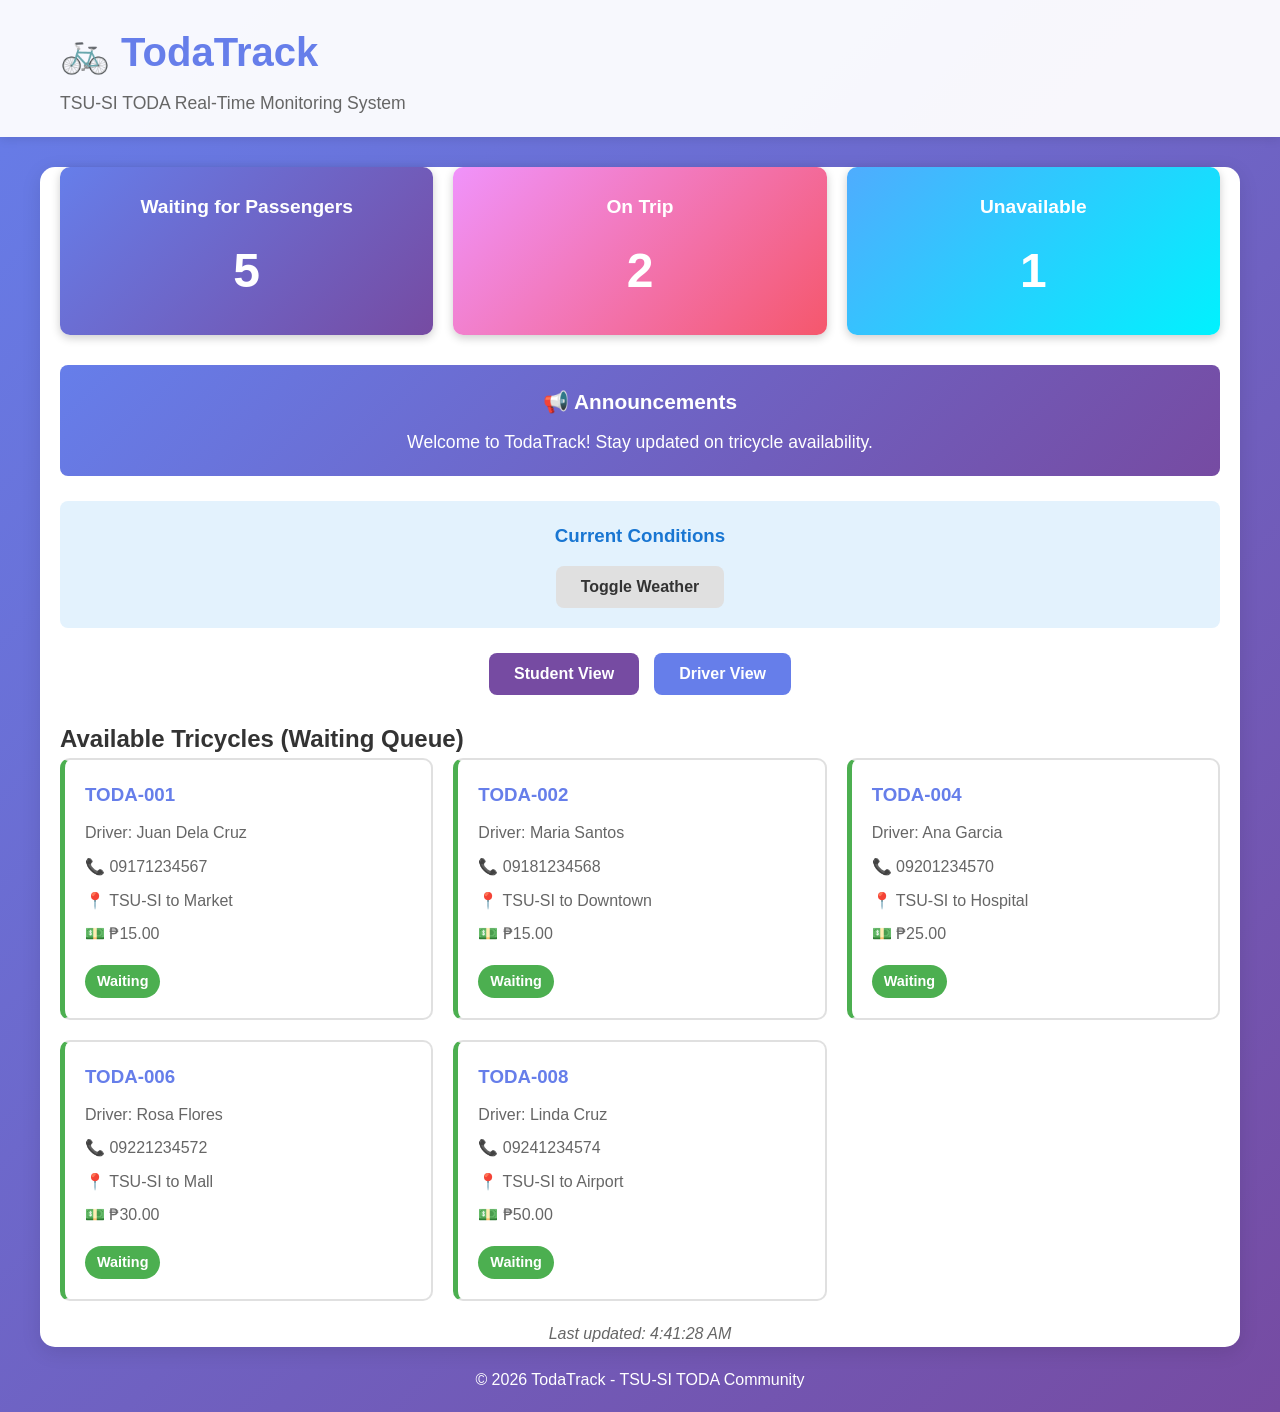
==== commit d375c018: "Add enhanced features based on reference implementation: contact numbers, plate numbers, routes, far" ====
--- a/index.html
+++ b/index.html
@@ -3,408 +3,127 @@
 <head>
     <meta charset="UTF-8">
     <meta name="viewport" content="width=device-width, initial-scale=1.0">
-    <meta name="description" content="TodaTrack - Real-time tricycle monitoring system for TSU-SI">
     <title>TodaTrack - Real-Time Tricycle Monitoring System</title>
-    <link rel="stylesheet" href="css/style.css">
+    <link rel="stylesheet" href="styles.css">
 </head>
 <body>
-    <!-- Header & Navigation -->
     <header>
-        <nav>
-            <a href="index.html" class="logo">🚖 TodaTrack</a>
-            <ul class="nav-links">
-                <li><a href="index.html">Home</a></li>
-                <li><a href="student.html">Student Side</a></li>
-                <li><a href="driver.html">Driver Dashboard</a></li>
-            </ul>
-        </nav>
+        <div class="container">
+            <h1>🚲 TodaTrack</h1>
+            <p class="subtitle">TSU-SI TODA Real-Time Monitoring System</p>
+        </div>
     </header>
 
-    <!-- Hero Section -->
-    <section class="hero">
-        <h1>Welcome to TodaTrack</h1>
-        <p>A Real-Time Object-Oriented Tricycle Monitoring System for TSU-SI</p>
-    </section>
-
-    <!-- Main Content -->
-    <div class="container">
-        <!-- Introduction Section -->
-        <section class="section">
-            <h2>About TodaTrack</h2>
-            <p>
-                TodaTrack is a real-time digital monitoring system designed specifically for the TSU-SI TODA 
-                (Tricycle Operators and Drivers Association) to bridge the communication gap between students 
-                and tricycle drivers. The system addresses the persistent problem of student uncertainty 
-                regarding ride availability, especially during peak hours (6:00 PM – 9:00 PM) or inclement weather.
-            </p>
-            <p>
-                Built with Object-Oriented Programming principles, TodaTrack provides a comprehensive solution 
-                for tracking tricycles, monitoring drivers, and managing trips efficiently. The system ensures 
-                real-time synchronization of data and implements robust security measures through encapsulation 
-                and Row-Level Security (RLS).
-            </p>
-        </section>
-
-        <!-- Main Features Section -->
-        <section class="section">
-            <h2>Main Features</h2>
-            <div class="features-grid">
-                <div class="feature-card">
-                    <h3>🚖 Tricycle Registration</h3>
-                    <p>
-                        Easy registration system for tricycles and drivers. Each tricycle is registered with 
-                        a unique plate number, driver information, and passenger capacity. The system maintains 
-                        a complete database of all registered vehicles and their current status.
-                    </p>
-                </div>
-                <div class="feature-card">
-                    <h3>🚀 Trip Startups</h3>
-                    <p>
-                        Seamless trip creation and assignment system. Students can request trips by specifying 
-                        their destination, passenger count, and preferred route. The system automatically assigns 
-                        available tricycles or queues the request for the next available driver.
-                    </p>
-                </div>
-                <div class="feature-card">
-                    <h3>📊 Trip Archiving</h3>
-                    <p>
-                        Complete trip history and analytics. All completed trips are archived with detailed 
-                        information including route, fare, passenger count, timestamps, and assigned driver. 
-                        This data provides valuable insights for operations management.
-                    </p>
-                </div>
-                <div class="feature-card">
-                    <h3>⚡ Real-Time Tracking</h3>
-                    <p>
-                        Live status updates for all tricycles and trips. Students can see waiting trips in 
-                        real-time, while drivers receive instant notifications about new trip requests. The 
-                        system ensures everyone stays informed about current operations.
-                    </p>
-                </div>
-                <div class="feature-card">
-                    <h3>📱 User-Friendly Interface</h3>
-                    <p>
-                        Intuitive design for both students and drivers. The student side displays waiting trips 
-                        with clear information, while the driver dashboard provides easy access to all necessary 
-                        functions for managing their service.
-                    </p>
-                </div>
-                <div class="feature-card">
-                    <h3>🔒 Secure Operations</h3>
-                    <p>
-                        Built-in security measures including data encapsulation and Row-Level Security (RLS). 
-                        The system ensures that sensitive information is protected and users can only access 
-                        data relevant to their role.
-                    </p>
-                </div>
+    <main class="container">
+        <!-- Status Overview Section -->
+        <section class="status-overview">
+            <div class="status-card available">
+                <h3>Waiting for Passengers</h3>
+                <p class="count" id="available-count">0</p>
+            </div>
+            <div class="status-card busy">
+                <h3>On Trip</h3>
+                <p class="count" id="busy-count">0</p>
+            </div>
+            <div class="status-card offline">
+                <h3>Unavailable</h3>
+                <p class="count" id="offline-count">0</p>
             </div>
         </section>
 
-        <!-- GitHub Copilot Optimization Section -->
-        <section class="section">
-            <h2>GitHub Copilot Optimization</h2>
-            <p>
-                TodaTrack was developed with extensive use of GitHub Copilot, an AI-powered code completion tool 
-                that significantly enhanced the development process. By leveraging Copilot's capabilities, we 
-                achieved faster development cycles, better code quality, and more comprehensive documentation.
-            </p>
-            
-            <h3>Benefits of Using GitHub Copilot</h3>
-            <div class="features-grid">
-                <div class="feature-card">
-                    <h3>⚡ Faster Development</h3>
-                    <p>Copilot generated boilerplate code and common patterns, allowing developers to focus on business logic and unique features.</p>
-                </div>
-                <div class="feature-card">
-                    <h3>🎯 Better Code Quality</h3>
-                    <p>AI suggestions followed best practices and industry standards, resulting in cleaner, more maintainable code.</p>
-                </div>
-                <div class="feature-card">
-                    <h3>📚 Comprehensive Documentation</h3>
-                    <p>Copilot helped generate detailed comments and documentation, making the codebase more accessible to new developers.</p>
-                </div>
-            </div>
-
-            <h3>Example Prompts for GitHub Copilot</h3>
-            <p>Here are some effective prompts that were used during TodaTrack development:</p>
-            
-            <div class="alert alert-info">
-                <strong>Prompt 1:</strong> "Create a JavaScript class for Tricycle with properties for plate number, driver name, capacity, and methods for starting and completing trips"
-            </div>
-            
-            <div class="alert alert-info">
-                <strong>Prompt 2:</strong> "Write a function to register a new driver with validation for required fields and checking for duplicate plate numbers"
-            </div>
-            
-            <div class="alert alert-info">
-                <strong>Prompt 3:</strong> "Implement a real-time update system that refreshes trip lists every 3 seconds without using WebSockets"
-            </div>
-            
-            <div class="alert alert-info">
-                <strong>Prompt 4:</strong> "Create a responsive CSS design with a blue color scheme and modern card-based layout for displaying trips"
-            </div>
-            
-            <div class="alert alert-info">
-                <strong>Prompt 5:</strong> "Generate a function to format Philippine Peso currency with proper symbol and two decimal places"
+        <!-- Broadcast Message -->
+        <section class="broadcast-section">
+            <div class="broadcast-box">
+                <h3>📢 Announcements</h3>
+                <p id="broadcast-message">Loading...</p>
             </div>
         </section>
 
-        <!-- Repository Structure Section -->
-        <section class="section">
-            <h2>Repository Structure</h2>
-            <p>
-                TodaTrack follows a clean and organized folder structure that separates concerns and makes 
-                the codebase easy to navigate and maintain.
-            </p>
-            
-            <div class="code-block">
-                <pre>
-Toda-Track-System-for-TSU-SI/
-│
-├── index.html              # Homepage with introduction and features
-├── student.html            # Student side page showing waiting trips
-├── driver.html             # Driver dashboard for managing trips
-│
-├── css/
-│   └── style.css          # Main stylesheet with responsive design
-│
-├── js/
-│   └── main.js            # Core JavaScript with OOP classes and functions
-│
-├── images/                 # Image assets directory
-│
-└── README.md              # Project documentation
-                </pre>
-            </div>
-            
-            <h3>File Descriptions</h3>
-            <ul>
-                <li><strong>index.html</strong> - The main homepage introducing TodaTrack and its features</li>
-                <li><strong>student.html</strong> - Student-facing interface displaying available trips and real-time updates</li>
-                <li><strong>driver.html</strong> - Driver dashboard for registering tricycles, starting trips, and completing trips</li>
-                <li><strong>css/style.css</strong> - Comprehensive stylesheet with modern design and responsive layout</li>
-                <li><strong>js/main.js</strong> - Core JavaScript implementing OOP classes (Tricycle, Trip) and all functionality</li>
-            </ul>
-        </section>
-
-        <!-- Real-Time Sync Functionality Section -->
-        <section class="section">
-            <h2>Real-Time Sync Functionality</h2>
-            <p>
-                TodaTrack implements a real-time synchronization system that keeps all users updated with the 
-                latest information about tricycles and trips. This ensures that students see current trip 
-                availability and drivers receive immediate notifications about new requests.
-            </p>
-            
-            <h3>How Real-Time Sync Works</h3>
-            <p>
-                The system uses a polling mechanism that updates the display every 3 seconds. In a production 
-                environment, this would be replaced with WebSockets or Server-Sent Events for more efficient 
-                real-time communication.
-            </p>
-            
-            <div class="code-block">
-                <pre>
-// Real-time update implementation
-function simulateRealTimeUpdates() {
-    // Update waiting trips display
-    if (typeof updateWaitingTripsDisplay === 'function') {
-        updateWaitingTripsDisplay();
-    }
-    
-    // Update driver dashboard
-    if (typeof updateDriverDashboard === 'function') {
-        updateDriverDashboard();
-    }
-}
-
-// Start real-time updates (every 3 seconds)
-setInterval(simulateRealTimeUpdates, 3000);
-                </pre>
-            </div>
-            
-            <h3>Benefits of Real-Time Sync</h3>
-            <ul>
-                <li><strong>Immediate Updates</strong> - Students see new trips as soon as they're created</li>
-                <li><strong>Reduced Wait Times</strong> - Drivers are notified instantly about new requests</li>
-                <li><strong>Better User Experience</strong> - No need to manually refresh the page</li>
-                <li><strong>Accurate Status</strong> - Always shows the current state of all trips and tricycles</li>
-            </ul>
-        </section>
-
-        <!-- Encapsulation and RLS Security Section -->
-        <section class="section">
-            <h2>Encapsulation and RLS Security</h2>
-            <p>
-                Security is a fundamental aspect of TodaTrack. The system implements multiple layers of 
-                security to protect user data and ensure proper access control.
-            </p>
-            
-            <h3>Object-Oriented Encapsulation</h3>
-            <p>
-                The system uses OOP principles to encapsulate data and behavior. Each class (Tricycle, Trip) 
-                has private data that can only be accessed through defined methods, preventing unauthorized 
-                modifications.
-            </p>
-            
-            <div class="code-block">
-                <pre>
-class Tricycle {
-    constructor(plateNumber, driverName, capacity) {
-        this.plateNumber = plateNumber;
-        this.driverName = driverName;
-        this.capacity = capacity;
-        this.status = 'available';
-        this.currentTrip = null;
-    }
-
-    // Getter methods provide controlled access
-    getStatus() {
-        return this.status;
-    }
-
-    // Methods validate state before making changes
-    startTrip(trip) {
-        if (this.status === 'available') {
-            this.status = 'on-trip';
-            this.currentTrip = trip;
-            return true;
-        }
-        return false; // Prevents invalid state changes
-    }
-}
-                </pre>
-            </div>
-            
-            <h3>Row-Level Security (RLS)</h3>
-            <p>
-                In a production environment with a database backend (such as Supabase or PostgreSQL), TodaTrack 
-                would implement Row-Level Security policies to ensure:
-            </p>
-            <ul>
-                <li>Drivers can only view and modify their own tricycle information</li>
-                <li>Students can view all waiting trips but cannot modify trip data</li>
-                <li>Trip assignments are validated at the database level</li>
-                <li>Historical trip data is protected from unauthorized access</li>
-            </ul>
-            
-            <div class="alert alert-warning">
-                <strong>Production Note:</strong> When deploying with a real database, ensure RLS policies 
-                are configured to match user roles and permissions. Never expose database credentials in 
-                client-side code.
+        <!-- Peak Hour Alert -->
+        <section class="alert-section" id="peak-hour-alert" style="display: none;">
+            <div class="alert">
+                ⚠️ Peak Hour Alert: High demand expected (6:00 PM - 9:00 PM)
             </div>
         </section>
 
-        <!-- Example Code Section -->
-        <section class="section">
-            <h2>Example Code Implementations</h2>
-            
-            <h3>Registering a Driver</h3>
-            <p>
-                The driver registration function demonstrates input validation, duplicate checking, and 
-                proper object instantiation:
-            </p>
-            <div class="code-block">
-                <pre>
-function registerDriver(plateNumber, driverName, capacity) {
-    // Validation
-    if (!plateNumber || !driverName || !capacity) {
-        return {
-            success: false,
-            message: 'All fields are required'
-        };
-    }
-
-    // Check for duplicates
-    const exists = tricycles.find(t => t.plateNumber === plateNumber);
-    if (exists) {
-        return {
-            success: false,
-            message: 'Tricycle with this plate number already exists'
-        };
-    }
-
-    // Create and store new tricycle
-    const newTricycle = new Tricycle(plateNumber, driverName, capacity);
-    tricycles.push(newTricycle);
-
-    return {
-        success: true,
-        message: 'Driver registered successfully',
-        tricycle: newTricycle
-    };
-}
-                </pre>
-            </div>
-            
-            <h3>Creating a Trip</h3>
-            <p>
-                The trip creation function handles validation, auto-assignment, and maintains trip records:
-            </p>
-            <div class="code-block">
-                <pre>
-function createTrip(destination, passengerCount, fare, route) {
-    // Validation
-    if (!destination || !passengerCount || !fare || !route) {
-        return {
-            success: false,
-            message: 'All fields are required'
-        };
-    }
-
-    if (passengerCount < 1) {
-        return {
-            success: false,
-            message: 'Passenger count must be at least 1'
-        };
-    }
-
-    // Create trip object
-    const newTrip = new Trip(tripIdCounter++, destination, 
-                           passengerCount, fare, route);
-    trips.push(newTrip);
-
-    // Try auto-assignment
-    const availableTricycle = findAvailableTricycle(passengerCount);
-    if (availableTricycle) {
-        assignTripToTricycle(newTrip.id, availableTricycle.plateNumber);
-    }
-
-    return {
-        success: true,
-        message: 'Trip created successfully',
-        trip: newTrip
-    };
-}
-                </pre>
+        <!-- Weather Condition -->
+        <section class="weather-section">
+            <div class="weather-info">
+                <h3>Current Conditions</h3>
+                <p id="weather-status">Fair Weather</p>
+                <button id="weather-toggle" class="btn-secondary">Toggle Weather</button>
             </div>
         </section>
 
-        <!-- Call to Action -->
-        <section class="section text-center">
-            <h2>Get Started with TodaTrack</h2>
-            <p>Explore the system from different perspectives:</p>
-            <div class="features-grid">
-                <div class="feature-card">
-                    <h3>👨‍🎓 Students</h3>
-                    <p>View available trips and track your ride in real-time</p>
-                    <a href="student.html" class="btn btn-primary">View Student Side</a>
-                </div>
-                <div class="feature-card">
-                    <h3>🚖 Drivers</h3>
-                    <p>Manage your tricycle and accept trip requests</p>
-                    <a href="driver.html" class="btn btn-primary">Open Driver Dashboard</a>
-                </div>
+        <!-- View Toggle -->
+        <section class="view-toggle">
+            <button id="student-view-btn" class="btn-primary active">Student View</button>
+            <button id="driver-view-btn" class="btn-primary">Driver View</button>
+        </section>
+
+        <!-- Student View -->
+        <section id="student-view" class="view-section">
+            <h2>Available Tricycles (Waiting Queue)</h2>
+            <div id="tricycle-list" class="tricycle-list">
+                <!-- Tricycle cards will be dynamically added here -->
+            </div>
+            <div class="last-updated">
+                Last updated: <span id="last-updated-time">--:--:--</span>
             </div>
         </section>
-    </div>
 
-    <!-- Footer -->
+        <!-- Driver View -->
+        <section id="driver-view" class="view-section" style="display: none;">
+            <h2>Driver Control Panel</h2>
+            <div class="driver-controls">
+                <div class="form-group">
+                    <label for="driver-name">Driver Name:</label>
+                    <input type="text" id="driver-name" placeholder="Enter your name">
+                </div>
+                <div class="form-group">
+                    <label for="contact-number">Contact Number:</label>
+                    <input type="text" id="contact-number" placeholder="e.g., 09171234567">
+                </div>
+                <div class="form-group">
+                    <label for="tricycle-number">Plate Number:</label>
+                    <input type="text" id="tricycle-number" placeholder="e.g., TODA-001">
+                </div>
+                <div class="form-group">
+                    <label for="default-route">Default Route:</label>
+                    <input type="text" id="default-route" placeholder="e.g., TSU-SI to Market">
+                </div>
+                <div class="form-group">
+                    <label for="fare">Base Fare (₱):</label>
+                    <input type="number" id="fare" placeholder="15.00" step="0.01" min="0">
+                </div>
+                <div class="form-group">
+                    <label for="status-select">Status:</label>
+                    <select id="status-select">
+                        <option value="waiting">Waiting for Passengers</option>
+                        <option value="on_trip">On Trip</option>
+                        <option value="unavailable">Unavailable</option>
+                    </select>
+                </div>
+                <button id="update-status-btn" class="btn-primary">Update Status</button>
+                <button id="register-driver-btn" class="btn-secondary">Register New Driver</button>
+            </div>
+            <div id="driver-message" class="message"></div>
+            
+            <!-- Broadcast Message Management -->
+            <div class="broadcast-management">
+                <h3>Broadcast Message</h3>
+                <textarea id="broadcast-input" rows="3" placeholder="Enter announcement message for students..."></textarea>
+                <button id="update-broadcast-btn" class="btn-primary">Update Broadcast</button>
+            </div>
+        </section>
+    </main>
+
     <footer>
-        <p>&copy; 2026 TodaTrack - TSU-SI Tricycle Monitoring System</p>
-        <p>Developed with ❤️ and GitHub Copilot</p>
+        <div class="container">
+            <p>&copy; 2026 TodaTrack - TSU-SI TODA Community</p>
+        </div>
     </footer>
 
-    <script src="js/main.js"></script>
+    <script src="script.js"></script>
 </body>
 </html>
--- a/styles.css
+++ b/styles.css
@@ -0,0 +1,436 @@
+/* Reset and Base Styles */
+* {
+    margin: 0;
+    padding: 0;
+    box-sizing: border-box;
+}
+
+body {
+    font-family: 'Segoe UI', Tahoma, Geneva, Verdana, sans-serif;
+    line-height: 1.6;
+    color: #333;
+    background: linear-gradient(135deg, #667eea 0%, #764ba2 100%);
+    min-height: 100vh;
+}
+
+.container {
+    max-width: 1200px;
+    margin: 0 auto;
+    padding: 0 20px;
+}
+
+/* Header */
+header {
+    background: rgba(255, 255, 255, 0.95);
+    box-shadow: 0 2px 10px rgba(0, 0, 0, 0.1);
+    padding: 20px 0;
+    margin-bottom: 30px;
+}
+
+header h1 {
+    color: #667eea;
+    font-size: 2.5em;
+    margin-bottom: 5px;
+}
+
+.subtitle {
+    color: #666;
+    font-size: 1.1em;
+}
+
+/* Main Content */
+main {
+    background: white;
+    border-radius: 15px;
+    padding: 30px;
+    margin-bottom: 30px;
+    box-shadow: 0 5px 20px rgba(0, 0, 0, 0.1);
+}
+
+/* Status Overview */
+.status-overview {
+    display: grid;
+    grid-template-columns: repeat(auto-fit, minmax(250px, 1fr));
+    gap: 20px;
+    margin-bottom: 30px;
+}
+
+.status-card {
+    padding: 25px;
+    border-radius: 10px;
+    text-align: center;
+    color: white;
+    box-shadow: 0 3px 10px rgba(0, 0, 0, 0.2);
+    transition: transform 0.3s ease;
+}
+
+.status-card:hover {
+    transform: translateY(-5px);
+}
+
+.status-card.available {
+    background: linear-gradient(135deg, #667eea 0%, #764ba2 100%);
+}
+
+.status-card.busy {
+    background: linear-gradient(135deg, #f093fb 0%, #f5576c 100%);
+}
+
+.status-card.offline {
+    background: linear-gradient(135deg, #4facfe 0%, #00f2fe 100%);
+}
+
+.status-card h3 {
+    font-size: 1.2em;
+    margin-bottom: 10px;
+}
+
+.status-card .count {
+    font-size: 3em;
+    font-weight: bold;
+}
+
+/* Alert Section */
+.alert-section {
+    margin-bottom: 25px;
+}
+
+.alert {
+    background: #fff3cd;
+    border: 2px solid #ffc107;
+    border-radius: 8px;
+    padding: 15px;
+    color: #856404;
+    font-weight: bold;
+    text-align: center;
+}
+
+/* Broadcast Section */
+.broadcast-section {
+    margin-bottom: 25px;
+}
+
+.broadcast-box {
+    background: linear-gradient(135deg, #667eea 0%, #764ba2 100%);
+    border-radius: 8px;
+    padding: 20px;
+    color: white;
+    text-align: center;
+}
+
+.broadcast-box h3 {
+    margin-bottom: 10px;
+    font-size: 1.3em;
+}
+
+.broadcast-box p {
+    font-size: 1.1em;
+    line-height: 1.6;
+}
+
+/* Weather Section */
+.weather-section {
+    margin-bottom: 25px;
+}
+
+.weather-info {
+    background: #e3f2fd;
+    border-radius: 8px;
+    padding: 20px;
+    text-align: center;
+}
+
+.weather-info h3 {
+    color: #1976d2;
+    margin-bottom: 10px;
+}
+
+#weather-status {
+    font-size: 1.3em;
+    color: #0d47a1;
+    margin-bottom: 15px;
+}
+
+/* View Toggle */
+.view-toggle {
+    display: flex;
+    gap: 15px;
+    margin-bottom: 25px;
+    justify-content: center;
+}
+
+/* Buttons */
+.btn-primary, .btn-secondary {
+    padding: 12px 25px;
+    border: none;
+    border-radius: 8px;
+    font-size: 1em;
+    cursor: pointer;
+    transition: all 0.3s ease;
+    font-weight: bold;
+}
+
+.btn-primary {
+    background: #667eea;
+    color: white;
+}
+
+.btn-primary:hover {
+    background: #5568d3;
+    transform: translateY(-2px);
+    box-shadow: 0 4px 8px rgba(0, 0, 0, 0.2);
+}
+
+.btn-primary.active {
+    background: #764ba2;
+}
+
+.btn-secondary {
+    background: #e0e0e0;
+    color: #333;
+}
+
+.btn-secondary:hover {
+    background: #bdbdbd;
+}
+
+/* Tricycle List */
+.tricycle-list {
+    display: grid;
+    grid-template-columns: repeat(auto-fill, minmax(280px, 1fr));
+    gap: 20px;
+    margin-bottom: 20px;
+}
+
+.tricycle-card {
+    border: 2px solid #e0e0e0;
+    border-radius: 10px;
+    padding: 20px;
+    transition: all 0.3s ease;
+}
+
+.tricycle-card:hover {
+    border-color: #667eea;
+    box-shadow: 0 4px 12px rgba(102, 126, 234, 0.2);
+}
+
+.tricycle-card.available {
+    border-left: 5px solid #4caf50;
+}
+
+.tricycle-card.busy {
+    border-left: 5px solid #f44336;
+    opacity: 0.7;
+}
+
+.tricycle-card.offline {
+    border-left: 5px solid #9e9e9e;
+    opacity: 0.5;
+}
+
+.tricycle-card.waiting {
+    border-left: 5px solid #4caf50;
+}
+
+.tricycle-card.on_trip {
+    border-left: 5px solid #f44336;
+    opacity: 0.7;
+}
+
+.tricycle-card.unavailable {
+    border-left: 5px solid #9e9e9e;
+    opacity: 0.5;
+}
+
+.tricycle-card h3 {
+    color: #667eea;
+    margin-bottom: 10px;
+}
+
+.tricycle-info {
+    margin: 8px 0;
+    color: #666;
+}
+
+.status-badge {
+    display: inline-block;
+    padding: 5px 12px;
+    border-radius: 20px;
+    font-size: 0.9em;
+    font-weight: bold;
+    margin-top: 10px;
+}
+
+.status-badge.available {
+    background: #4caf50;
+    color: white;
+}
+
+.status-badge.busy {
+    background: #f44336;
+    color: white;
+}
+
+.status-badge.offline {
+    background: #9e9e9e;
+    color: white;
+}
+
+.status-badge.waiting {
+    background: #4caf50;
+    color: white;
+}
+
+.status-badge.on_trip {
+    background: #f44336;
+    color: white;
+}
+
+.status-badge.unavailable {
+    background: #9e9e9e;
+    color: white;
+}
+
+/* Last Updated */
+.last-updated {
+    text-align: center;
+    color: #666;
+    font-style: italic;
+    margin-top: 20px;
+}
+
+/* Driver Controls */
+.driver-controls {
+    max-width: 500px;
+    margin: 0 auto;
+}
+
+.form-group {
+    margin-bottom: 20px;
+}
+
+.form-group label {
+    display: block;
+    margin-bottom: 8px;
+    color: #333;
+    font-weight: bold;
+}
+
+.form-group input,
+.form-group select {
+    width: 100%;
+    padding: 12px;
+    border: 2px solid #e0e0e0;
+    border-radius: 8px;
+    font-size: 1em;
+    transition: border-color 0.3s ease;
+}
+
+.form-group input:focus,
+.form-group select:focus {
+    outline: none;
+    border-color: #667eea;
+}
+
+.driver-controls button {
+    width: 100%;
+    margin-top: 10px;
+}
+
+.broadcast-management {
+    margin-top: 30px;
+    padding: 20px;
+    background: #f5f5f5;
+    border-radius: 8px;
+}
+
+.broadcast-management h3 {
+    color: #667eea;
+    margin-bottom: 15px;
+}
+
+.broadcast-management textarea {
+    width: 100%;
+    padding: 12px;
+    border: 2px solid #e0e0e0;
+    border-radius: 8px;
+    font-size: 1em;
+    font-family: inherit;
+    resize: vertical;
+    margin-bottom: 10px;
+}
+
+.broadcast-management textarea:focus {
+    outline: none;
+    border-color: #667eea;
+}
+
+.message {
+    margin-top: 20px;
+    padding: 15px;
+    border-radius: 8px;
+    text-align: center;
+    font-weight: bold;
+}
+
+.message.success {
+    background: #d4edda;
+    color: #155724;
+    border: 1px solid #c3e6cb;
+}
+
+.message.error {
+    background: #f8d7da;
+    color: #721c24;
+    border: 1px solid #f5c6cb;
+}
+
+/* Footer */
+footer {
+    text-align: center;
+    color: white;
+    padding: 20px 0;
+}
+
+/* Responsive Design */
+@media (max-width: 768px) {
+    header h1 {
+        font-size: 2em;
+    }
+    
+    .subtitle {
+        font-size: 1em;
+    }
+    
+    .status-overview {
+        grid-template-columns: 1fr;
+    }
+    
+    .view-toggle {
+        flex-direction: column;
+    }
+    
+    .tricycle-list {
+        grid-template-columns: 1fr;
+    }
+    
+    main {
+        padding: 20px;
+    }
+}
+
+/* Animation */
+@keyframes fadeIn {
+    from {
+        opacity: 0;
+        transform: translateY(20px);
+    }
+    to {
+        opacity: 1;
+        transform: translateY(0);
+    }
+}
+
+.view-section {
+    animation: fadeIn 0.5s ease;
+}
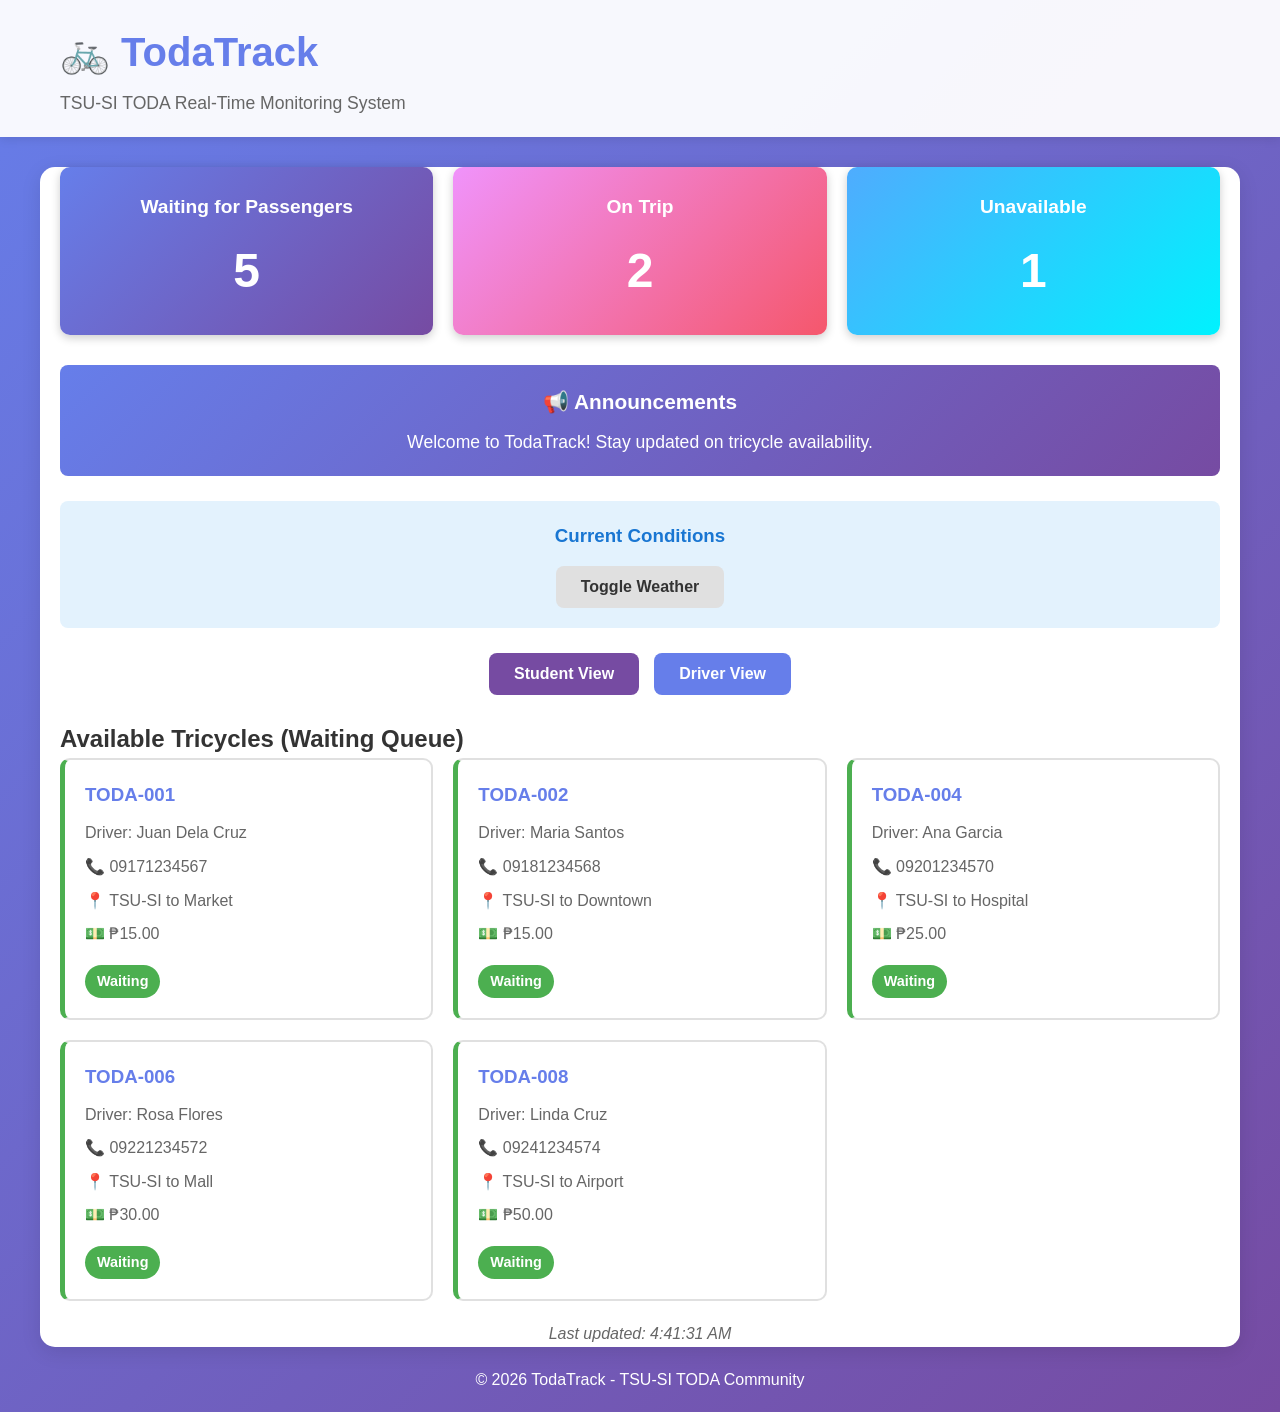
==== commit 28d69b1c: "Add phone number validation and improve code quality based on review feedback Co-authored-by: Davidd" ====
--- a/index.html
+++ b/index.html
@@ -82,7 +82,7 @@
                 </div>
                 <div class="form-group">
                     <label for="contact-number">Contact Number:</label>
-                    <input type="text" id="contact-number" placeholder="e.g., 09171234567">
+                    <input type="tel" id="contact-number" placeholder="e.g., 09171234567" pattern="09[0-9]{9}" title="Philippine mobile number (11 digits starting with 09)">
                 </div>
                 <div class="form-group">
                     <label for="tricycle-number">Plate Number:</label>
--- a/styles.css
+++ b/styles.css
@@ -202,6 +202,14 @@
     margin-bottom: 20px;
 }
 
+.empty-message {
+    text-align: center;
+    color: #666;
+    padding: 40px 20px;
+    font-size: 1.1em;
+    grid-column: 1 / -1;
+}
+
 .tricycle-card {
     border: 2px solid #e0e0e0;
     border-radius: 10px;
